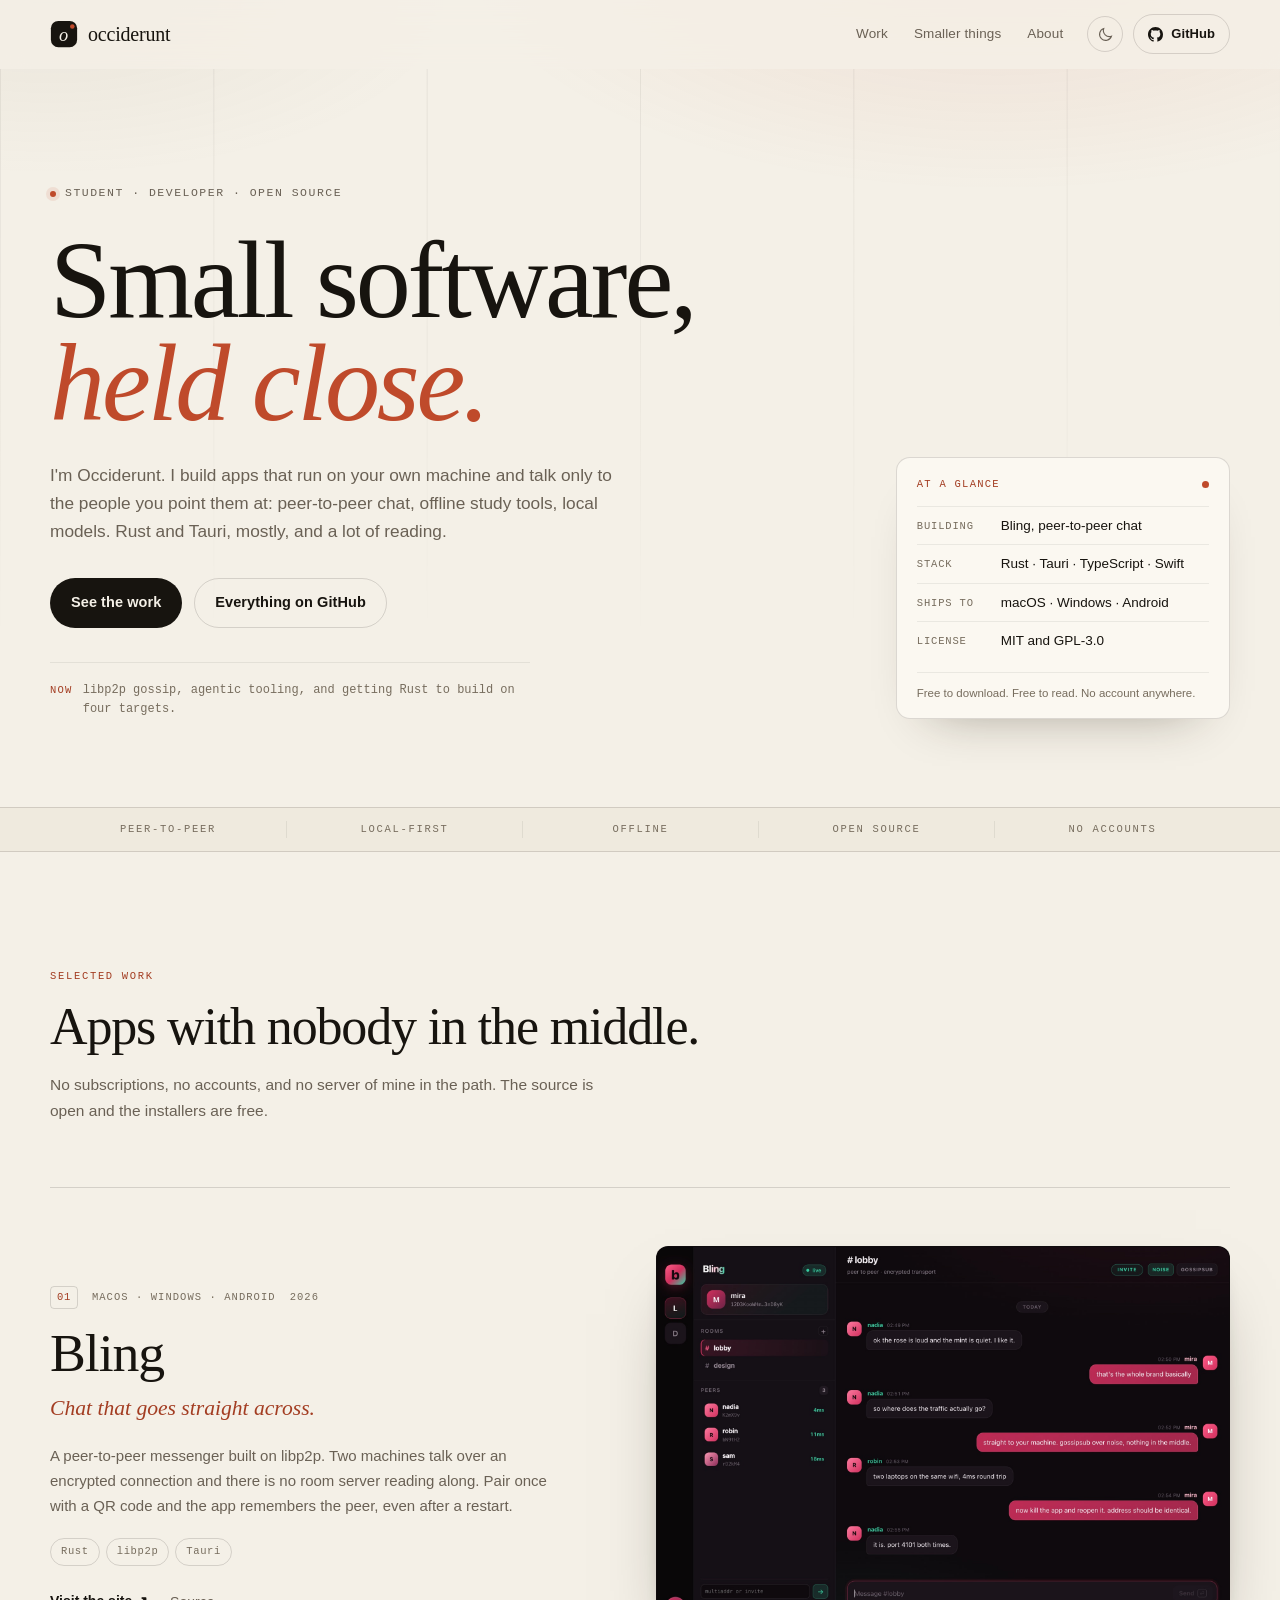
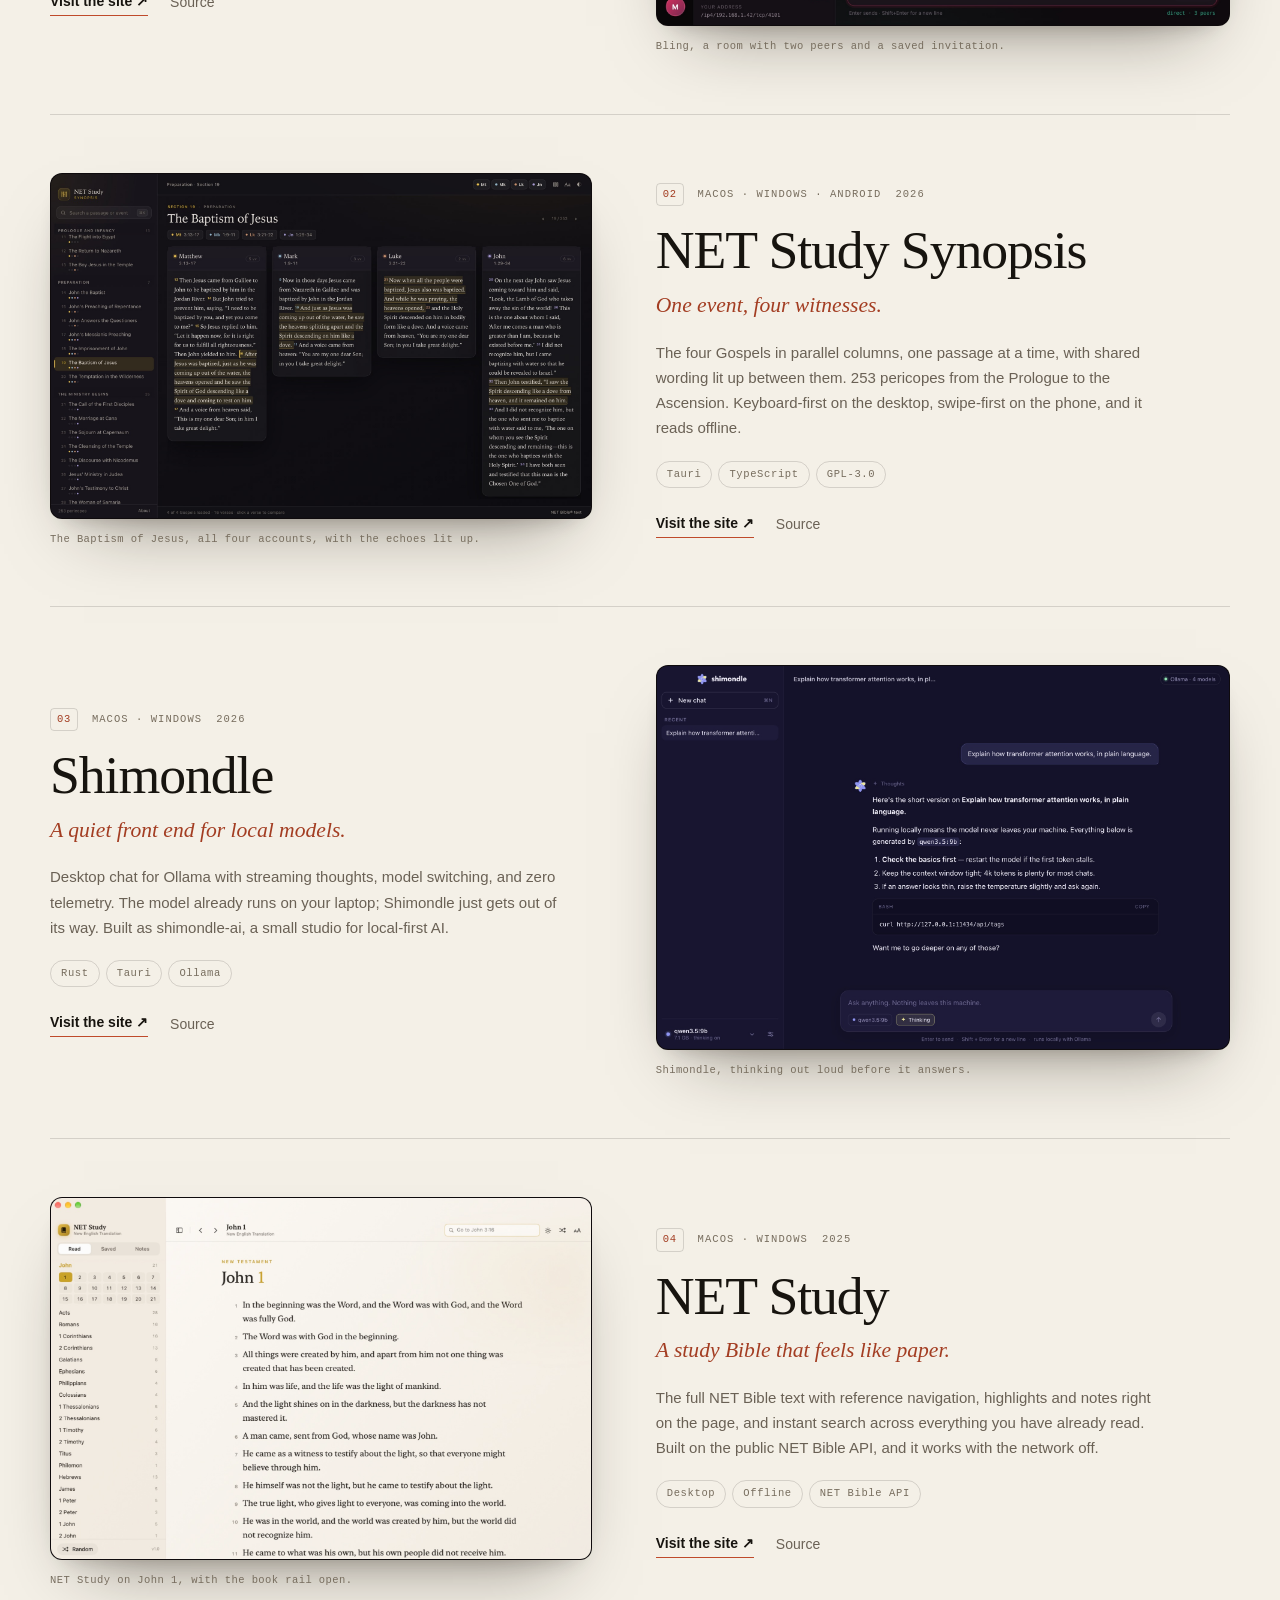
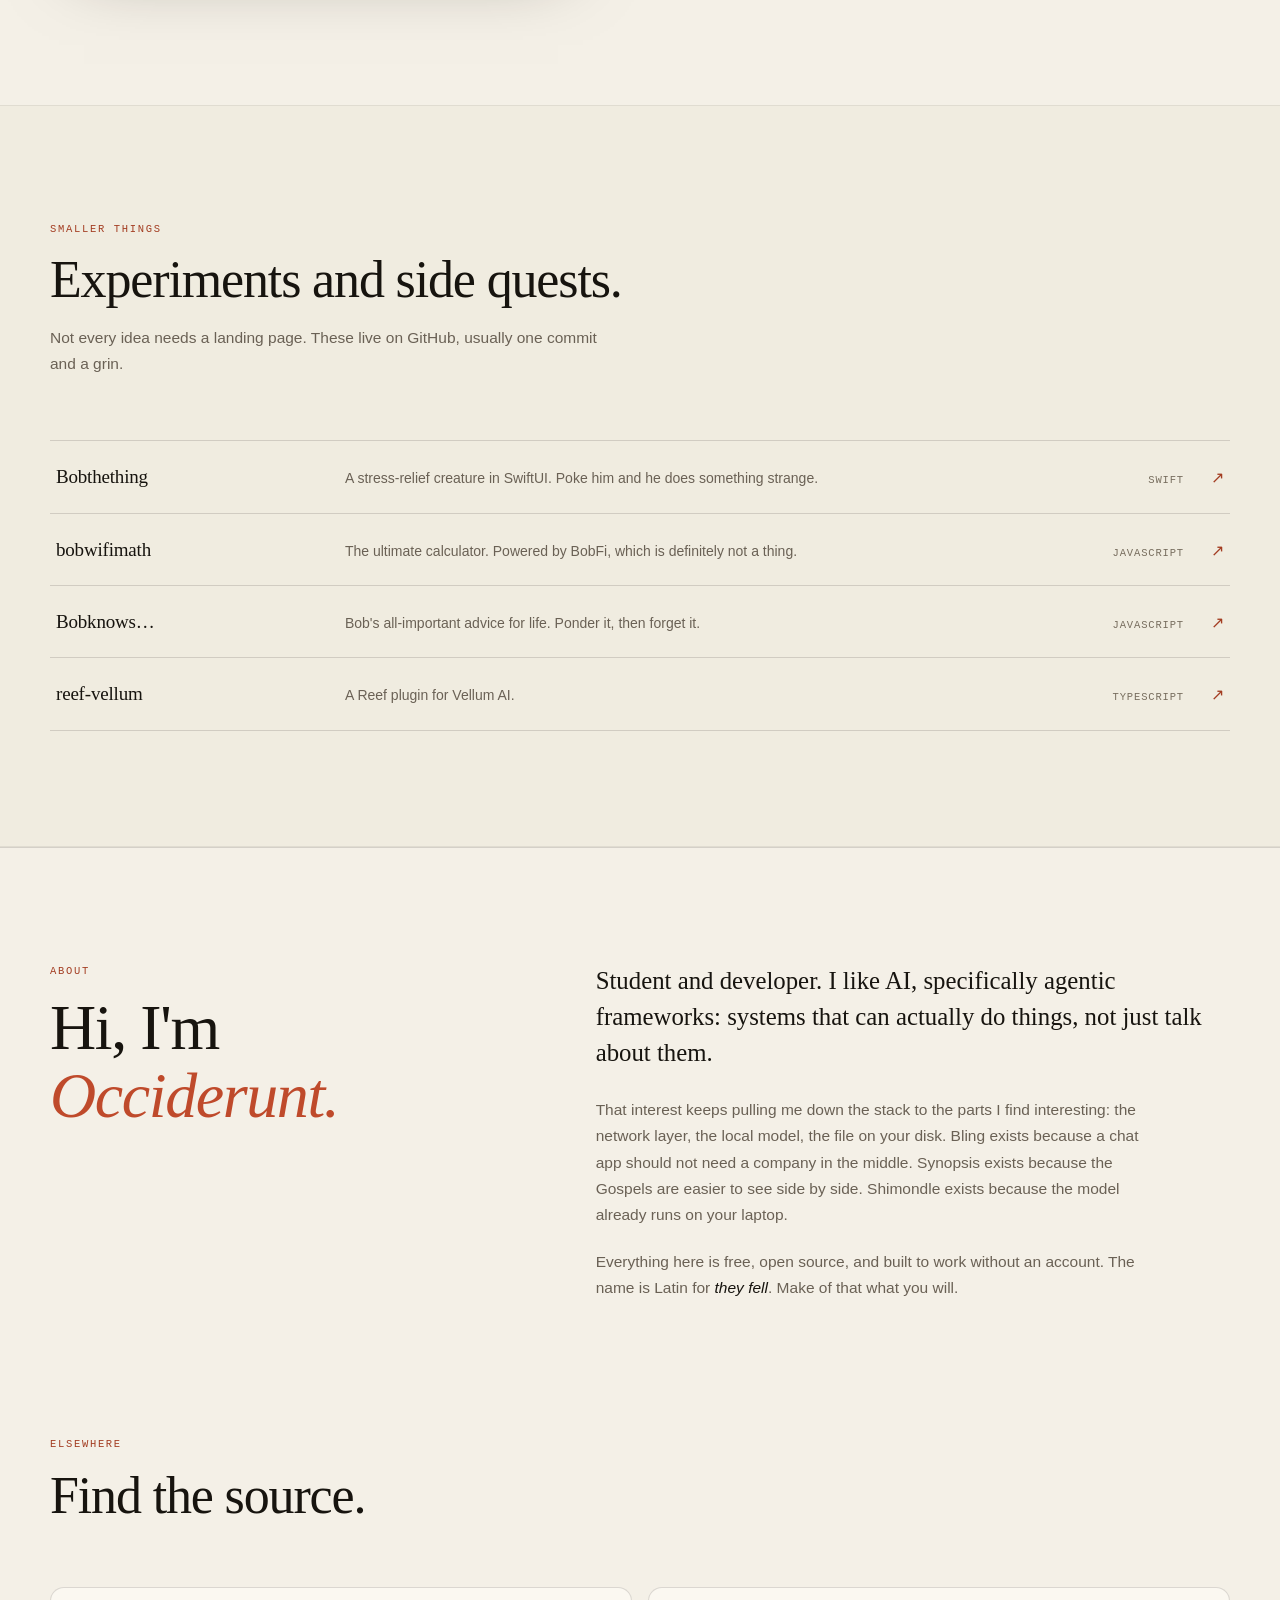
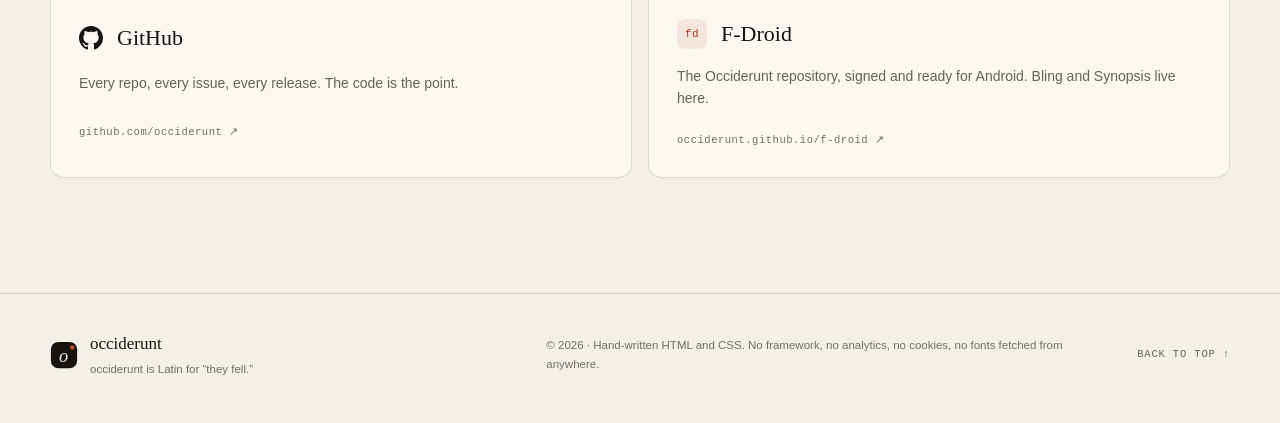
==== index.html @ b6255a5f "occiderunt.github.io: paper-and-ink personal site" ====
<!doctype html>
<html lang="en">
<head>
<meta charset="utf-8">
<meta name="viewport" content="width=device-width, initial-scale=1">
<title>occiderunt — small software, held close</title>
<meta name="description" content="Occiderunt is a student and developer building local-first, peer-to-peer software: Bling, NET Study Synopsis, Shimondle, and NET Study.">
<meta name="theme-color" content="#f4f0e7">
<link rel="icon" href="assets/favicon.svg" type="image/svg+xml">
<link rel="icon" href="assets/favicon-32.png" sizes="32x32" type="image/png">
<link rel="apple-touch-icon" href="assets/apple-touch-icon.png">
<meta property="og:type" content="website">
<meta property="og:site_name" content="occiderunt">
<meta property="og:title" content="occiderunt — small software, held close">
<meta property="og:description" content="Peer-to-peer chat, offline study tools, local models. Free, open source, no accounts.">
<meta property="og:image" content="https://occiderunt.github.io/assets/og.png">
<meta property="og:url" content="https://occiderunt.github.io/">
<meta name="twitter:card" content="summary_large_image">
<link rel="stylesheet" href="styles.css">
<script>
  /* set the theme before paint so there is no flash */
  (function () {
    document.documentElement.classList.add("js");
    try {
      var saved = localStorage.getItem("occiderunt-theme");
      if (saved === "night") document.documentElement.dataset.theme = "night";
      else if (!saved && window.matchMedia && window.matchMedia("(prefers-color-scheme: dark)").matches) {
        document.documentElement.dataset.theme = "night";
      }
    } catch (e) {}
  })();
</script>
<script type="application/ld+json">
{
  "@context": "https://schema.org",
  "@type": "Person",
  "name": "Occiderunt",
  "url": "https://occiderunt.github.io/",
  "description": "Student and developer building local-first, peer-to-peer software.",
  "sameAs": ["https://github.com/occiderunt"]
}
</script>
</head>
<body>

<a class="skip" href="#main">Skip to content</a>

<header class="site-head" id="site-head">
  <div class="wrap bar">
    <a class="brand" href="#top" aria-label="Occiderunt, home">
      <svg class="mark" viewBox="0 0 32 32" aria-hidden="true">
        <rect x="1" y="1" width="30" height="30" rx="8.5" fill="currentColor"/>
        <text x="15.5" y="23.5" text-anchor="middle" font-family="Iowan Old Style, Palatino, Georgia, serif" font-size="21" font-style="italic" fill="var(--paper)">o</text>
        <circle cx="25.5" cy="7.5" r="2.6" fill="var(--accent)"/>
      </svg>
      <span class="brand-word">occiderunt</span>
    </a>

    <nav class="nav" aria-label="Main">
      <a href="#work">Work</a>
      <a href="#smaller">Smaller things</a>
      <a href="#about">About</a>
    </nav>

    <div class="actions">
      <button class="icon-btn" id="theme-toggle" type="button" aria-label="Switch to night theme" title="Switch theme">
        <svg class="i-sun" viewBox="0 0 24 24" aria-hidden="true"><circle cx="12" cy="12" r="4.1"/><path d="M12 2.4v2.3M12 19.3v2.3M2.4 12h2.3M19.3 12h2.3M5.3 5.3l1.6 1.6M17.1 17.1l1.6 1.6M18.7 5.3l-1.6 1.6M6.9 17.1l-1.6 1.6"/></svg>
        <svg class="i-moon" viewBox="0 0 24 24" aria-hidden="true"><path d="M20.4 14.5A8.6 8.6 0 0 1 9.5 3.6a8.6 8.6 0 1 0 10.9 10.9Z"/></svg>
      </button>
      <a class="btn btn-small btn-ghost" href="https://github.com/occiderunt" target="_blank" rel="noopener">
        <svg class="gh" viewBox="0 0 16 16" aria-hidden="true"><path d="M8 0C3.58 0 0 3.58 0 8c0 3.54 2.29 6.53 5.47 7.59.4.07.55-.17.55-.38 0-.19-.01-.82-.01-1.49-2.01.37-2.53-.49-2.69-.94-.09-.23-.48-.94-.82-1.13-.28-.15-.68-.52-.01-.53.63-.01 1.08.58 1.23.82.72 1.21 1.87.87 2.33.66.07-.52.28-.87.51-1.07-1.78-.2-3.64-.89-3.64-3.95 0-.87.31-1.59.82-2.15-.08-.2-.36-1.02.08-2.12 0 0 .67-.21 2.2.82.64-.18 1.32-.27 2-.27s1.36.09 2 .27c1.53-1.04 2.2-.82 2.2-.82.44 1.1.16 1.92.08 2.12.51.56.82 1.27.82 2.15 0 3.07-1.87 3.75-3.65 3.95.29.25.54.73.54 1.48 0 1.07-.01 1.93-.01 2.2 0 .21.15.46.55.38A8.01 8.01 0 0 0 16 8c0-4.42-3.58-8-8-8Z"/></svg>
        GitHub
      </a>
    </div>
  </div>
</header>

<main id="main">

  <section class="hero" id="top">
    <div class="hero-grid-lines" aria-hidden="true"></div>
    <div class="wrap hero-grid">
      <div class="hero-copy">
        <p class="kicker"><span class="dot" aria-hidden="true"></span>Student · developer · open source</p>
        <h1>Small software,<br><em>held close.</em></h1>
        <p class="lede">I'm Occiderunt. I build apps that run on your own machine and talk only to the people you point them at: peer-to-peer chat, offline study tools, local models. Rust and Tauri, mostly, and a lot of reading.</p>
        <div class="cta">
          <a class="btn btn-primary" href="#work">See the work</a>
          <a class="btn btn-ghost" href="https://github.com/occiderunt" target="_blank" rel="noopener">Everything on GitHub</a>
        </div>
        <p class="hero-note"><span class="k">now</span> libp2p gossip, agentic tooling, and getting Rust to build on four targets.</p>
      </div>

      <aside class="facts" aria-label="At a glance">
        <div class="facts-head"><span class="k">at a glance</span><span class="lamp" aria-hidden="true"></span></div>
        <dl>
          <div class="fact"><dt>building</dt><dd>Bling, peer-to-peer chat</dd></div>
          <div class="fact"><dt>stack</dt><dd>Rust · Tauri · TypeScript · Swift</dd></div>
          <div class="fact"><dt>ships to</dt><dd>macOS · Windows · Android</dd></div>
          <div class="fact"><dt>license</dt><dd>MIT and GPL-3.0</dd></div>
        </dl>
        <p class="facts-foot">Free to download. Free to read. No account anywhere.</p>
      </aside>
    </div>
  </section>

  <div class="band" aria-label="Principles">
    <div class="wrap band-grid">
      <span>peer-to-peer</span>
      <span>local-first</span>
      <span>offline</span>
      <span>open source</span>
      <span>no accounts</span>
    </div>
  </div>

  <section class="section" id="work">
    <div class="wrap">
      <div class="section-head">
        <p class="eyebrow">selected work</p>
        <h2>Apps with nobody in the middle.</h2>
        <p class="sub">No subscriptions, no accounts, and no server of mine in the path. The source is open and the installers are free.</p>
      </div>

      <article class="project" data-rise>
        <div class="p-body">
          <p class="p-meta"><span class="p-num">01</span><span>macOS · Windows · Android</span><span>2026</span></p>
          <h3>Bling</h3>
          <p class="tag">Chat that goes straight across.</p>
          <p class="p-desc">A peer-to-peer messenger built on libp2p. Two machines talk over an encrypted connection and there is no room server reading along. Pair once with a QR code and the app remembers the peer, even after a restart.</p>
          <p class="tags"><span>Rust</span><span>libp2p</span><span>Tauri</span></p>
          <p class="links">
            <a class="link-arrow" href="https://occiderunt.github.io/bling/">Visit the site <span aria-hidden="true">↗</span></a>
            <a class="link-quiet" href="https://github.com/occiderunt/bling">Source</a>
          </p>
        </div>
        <figure class="p-shot">
          <img src="assets/app-bling.jpg" alt="The Bling window: a room called lobby with two connected peers and a short conversation." width="1800" height="1190" loading="lazy">
          <figcaption>Bling, a room with two peers and a saved invitation.</figcaption>
        </figure>
      </article>

      <article class="project" data-rise>
        <div class="p-body">
          <p class="p-meta"><span class="p-num">02</span><span>macOS · Windows · Android</span><span>2026</span></p>
          <h3>NET Study Synopsis</h3>
          <p class="tag">One event, four witnesses.</p>
          <p class="p-desc">The four Gospels in parallel columns, one passage at a time, with shared wording lit up between them. 253 pericopes from the Prologue to the Ascension. Keyboard-first on the desktop, swipe-first on the phone, and it reads offline.</p>
          <p class="tags"><span>Tauri</span><span>TypeScript</span><span>GPL-3.0</span></p>
          <p class="links">
            <a class="link-arrow" href="https://net-study.github.io/netstudy-synopsis/">Visit the site <span aria-hidden="true">↗</span></a>
            <a class="link-quiet" href="https://github.com/NET-Study/netstudy-synopsis">Source</a>
          </p>
        </div>
        <figure class="p-shot">
          <img src="assets/app-synopsis.jpg" alt="NET Study Synopsis showing the Baptism of Jesus in four parallel columns with shared wording highlighted." width="1800" height="1148" loading="lazy">
          <figcaption>The Baptism of Jesus, all four accounts, with the echoes lit up.</figcaption>
        </figure>
      </article>

      <article class="project" data-rise>
        <div class="p-body">
          <p class="p-meta"><span class="p-num">03</span><span>macOS · Windows</span><span>2026</span></p>
          <h3>Shimondle</h3>
          <p class="tag">A quiet front end for local models.</p>
          <p class="p-desc">Desktop chat for Ollama with streaming thoughts, model switching, and zero telemetry. The model already runs on your laptop; Shimondle just gets out of its way. Built as shimondle-ai, a small studio for local-first AI.</p>
          <p class="tags"><span>Rust</span><span>Tauri</span><span>Ollama</span></p>
          <p class="links">
            <a class="link-arrow" href="https://shimondle-ai.github.io/">Visit the site <span aria-hidden="true">↗</span></a>
            <a class="link-quiet" href="https://github.com/shimondle-ai/shimondle">Source</a>
          </p>
        </div>
        <figure class="p-shot">
          <img src="assets/app-shimondle.jpg" alt="Shimondle mid-answer, with the thinking stream open above the reply." width="1800" height="1205" loading="lazy">
          <figcaption>Shimondle, thinking out loud before it answers.</figcaption>
        </figure>
      </article>

      <article class="project" data-rise>
        <div class="p-body">
          <p class="p-meta"><span class="p-num">04</span><span>macOS · Windows</span><span>2025</span></p>
          <h3>NET Study</h3>
          <p class="tag">A study Bible that feels like paper.</p>
          <p class="p-desc">The full NET Bible text with reference navigation, highlights and notes right on the page, and instant search across everything you have already read. Built on the public NET Bible API, and it works with the network off.</p>
          <p class="tags"><span>Desktop</span><span>Offline</span><span>NET Bible API</span></p>
          <p class="links">
            <a class="link-arrow" href="https://net-study.github.io/">Visit the site <span aria-hidden="true">↗</span></a>
            <a class="link-quiet" href="https://github.com/NET-Study/netstudy-mac">Source</a>
          </p>
        </div>
        <figure class="p-shot">
          <img src="assets/app-netstudy.jpg" alt="NET Study open to John 1, with the book rail on the left and the parchment reading column." width="1800" height="1205" loading="lazy">
          <figcaption>NET Study on John 1, with the book rail open.</figcaption>
        </figure>
      </article>
    </div>
  </section>

  <section class="section alt" id="smaller">
    <div class="wrap">
      <div class="section-head">
        <p class="eyebrow">smaller things</p>
        <h2>Experiments and side quests.</h2>
        <p class="sub">Not every idea needs a landing page. These live on GitHub, usually one commit and a grin.</p>
      </div>

      <ul class="things">
        <li>
          <a href="https://github.com/occiderunt/Bobthething" target="_blank" rel="noopener">
            <span class="t-name">Bobthething</span>
            <span class="t-desc">A stress-relief creature in SwiftUI. Poke him and he does something strange.</span>
            <span class="t-lang">Swift</span>
            <span class="t-arrow" aria-hidden="true">↗</span>
          </a>
        </li>
        <li>
          <a href="https://github.com/occiderunt/bobwifimath" target="_blank" rel="noopener">
            <span class="t-name">bobwifimath</span>
            <span class="t-desc">The ultimate calculator. Powered by BobFi, which is definitely not a thing.</span>
            <span class="t-lang">JavaScript</span>
            <span class="t-arrow" aria-hidden="true">↗</span>
          </a>
        </li>
        <li>
          <a href="https://github.com/occiderunt/Bobknows..." target="_blank" rel="noopener">
            <span class="t-name">Bobknows…</span>
            <span class="t-desc">Bob's all-important advice for life. Ponder it, then forget it.</span>
            <span class="t-lang">JavaScript</span>
            <span class="t-arrow" aria-hidden="true">↗</span>
          </a>
        </li>
        <li>
          <a href="https://github.com/occiderunt/reef-vellum" target="_blank" rel="noopener">
            <span class="t-name">reef-vellum</span>
            <span class="t-desc">A Reef plugin for Vellum AI.</span>
            <span class="t-lang">TypeScript</span>
            <span class="t-arrow" aria-hidden="true">↗</span>
          </a>
        </li>
      </ul>
    </div>
  </section>

  <section class="section about" id="about">
    <div class="wrap about-grid">
      <div class="about-head">
        <p class="eyebrow">about</p>
        <h2>Hi, I'm<br><em>Occiderunt.</em></h2>
      </div>
      <div class="about-body">
        <p class="big">Student and developer. I like AI, specifically agentic frameworks: systems that can actually do things, not just talk about them.</p>
        <p>That interest keeps pulling me down the stack to the parts I find interesting: the network layer, the local model, the file on your disk. Bling exists because a chat app should not need a company in the middle. Synopsis exists because the Gospels are easier to see side by side. Shimondle exists because the model already runs on your laptop.</p>
        <p>Everything here is free, open source, and built to work without an account. The name is Latin for <em>they fell</em>. Make of that what you will.</p>
      </div>
    </div>
  </section>

  <section class="section elsewhere" id="elsewhere">
    <div class="wrap">
      <div class="section-head">
        <p class="eyebrow">elsewhere</p>
        <h2>Find the source.</h2>
      </div>
      <div class="links-grid">
        <a class="big-link" href="https://github.com/occiderunt" target="_blank" rel="noopener">
          <svg class="gh big-gh" viewBox="0 0 16 16" aria-hidden="true"><path d="M8 0C3.58 0 0 3.58 0 8c0 3.54 2.29 6.53 5.47 7.59.4.07.55-.17.55-.38 0-.19-.01-.82-.01-1.49-2.01.37-2.53-.49-2.69-.94-.09-.23-.48-.94-.82-1.13-.28-.15-.68-.52-.01-.53.63-.01 1.08.58 1.23.82.72 1.21 1.87.87 2.33.66.07-.52.28-.87.51-1.07-1.78-.2-3.64-.89-3.64-3.95 0-.87.31-1.59.82-2.15-.08-.2-.36-1.02.08-2.12 0 0 .67-.21 2.2.82.64-.18 1.32-.27 2-.27s1.36.09 2 .27c1.53-1.04 2.2-.82 2.2-.82.44 1.1.16 1.92.08 2.12.51.56.82 1.27.82 2.15 0 3.07-1.87 3.75-3.65 3.95.29.25.54.73.54 1.48 0 1.07-.01 1.93-.01 2.2 0 .21.15.46.55.38A8.01 8.01 0 0 0 16 8c0-4.42-3.58-8-8-8Z"/></svg>
          <span class="bl-name">GitHub</span>
          <span class="bl-desc">Every repo, every issue, every release. The code is the point.</span>
          <span class="bl-go" aria-hidden="true">github.com/occiderunt ↗</span>
        </a>
        <a class="big-link" href="https://occiderunt.github.io/f-droid/" target="_blank" rel="noopener">
          <span class="bl-mark" aria-hidden="true">fd</span>
          <span class="bl-name">F-Droid</span>
          <span class="bl-desc">The Occiderunt repository, signed and ready for Android. Bling and Synopsis live here.</span>
          <span class="bl-go" aria-hidden="true">occiderunt.github.io/f-droid ↗</span>
        </a>
      </div>
    </div>
  </section>

</main>

<footer class="site-foot">
  <div class="wrap foot-grid">
    <div class="foot-brand">
      <svg class="mark" viewBox="0 0 32 32" aria-hidden="true">
        <rect x="1" y="1" width="30" height="30" rx="8.5" fill="currentColor"/>
        <text x="15.5" y="23.5" text-anchor="middle" font-family="Iowan Old Style, Palatino, Georgia, serif" font-size="21" font-style="italic" fill="var(--paper)">o</text>
        <circle cx="25.5" cy="7.5" r="2.6" fill="var(--accent)"/>
      </svg>
      <div>
        <p class="fb-name">occiderunt</p>
        <p class="fb-note">occiderunt is Latin for “they fell.”</p>
      </div>
    </div>
    <p class="foot-fine">© <span id="year">2026</span> · Hand-written HTML and CSS. No framework, no analytics, no cookies, no fonts fetched from anywhere.</p>
    <a class="to-top" href="#top">Back to top <span aria-hidden="true">↑</span></a>
  </div>
</footer>

<script src="script.js"></script>
</body>
</html>
---- styles.css ----
/* ------------------------------------------------------------------
   occiderunt.github.io
   Paper and ink, one vermilion accent. No web fonts, no framework.
   ------------------------------------------------------------------ */

:root {
  --paper: #f4f0e7;
  --paper-2: #ece6d8;
  --card: #fbf8f1;
  --ink: #17140f;
  --muted: #6a6155;
  --faint: #776d5e;
  --line: rgba(23, 20, 15, 0.14);
  --line-soft: rgba(23, 20, 15, 0.07);
  --accent: #bf4a2b;
  --accent-ink: #a33d22;
  --accent-soft: rgba(191, 74, 43, 0.1);
  --nav-bg: rgba(244, 240, 231, 0.82);
  --shot-shadow: 0 34px 70px -34px rgba(30, 22, 12, 0.5), 0 10px 24px -16px rgba(30, 22, 12, 0.35);
  --serif: "Iowan Old Style", "Palatino Linotype", Palatino, "Book Antiqua", Georgia, serif;
  --sans: -apple-system, BlinkMacSystemFont, "Segoe UI", Inter, Roboto, Helvetica, Arial, sans-serif;
  --mono: ui-monospace, "SF Mono", SFMono-Regular, Menlo, Consolas, monospace;
  --wrap: 1180px;
  --pad: clamp(20px, 4vw, 40px);
  color-scheme: light;
}

html[data-theme="night"] {
  --paper: #111110;
  --paper-2: #181715;
  --card: #1a1816;
  --ink: #f2ede2;
  --muted: #a79d8d;
  --faint: #958a7b;
  --line: rgba(242, 237, 226, 0.15);
  --line-soft: rgba(242, 237, 226, 0.07);
  --accent: #e8764f;
  --accent-ink: #f0936f;
  --accent-soft: rgba(232, 118, 79, 0.13);
  --nav-bg: rgba(17, 17, 16, 0.82);
  --shot-shadow: 0 34px 80px -34px rgba(0, 0, 0, 0.9), 0 10px 26px -16px rgba(0, 0, 0, 0.7);
  color-scheme: dark;
}

* { box-sizing: border-box; }

html { scroll-behavior: smooth; -webkit-text-size-adjust: 100%; }

body {
  margin: 0;
  background: var(--paper);
  color: var(--ink);
  font: 16px/1.65 var(--sans);
  font-feature-settings: "kern" 1;
  -webkit-font-smoothing: antialiased;
  overflow-x: hidden;
}

/* a very quiet wash of warm light behind the top of the page */
body::before {
  content: "";
  position: fixed;
  inset: 0 0 auto 0;
  height: 70vh;
  pointer-events: none;
  z-index: 0;
  background:
    radial-gradient(60% 55% at 78% -8%, var(--accent-soft), transparent 70%),
    radial-gradient(45% 40% at 4% 0%, rgba(120, 104, 76, 0.07), transparent 70%);
  -webkit-mask-image: linear-gradient(180deg, #000 55%, transparent 100%);
  mask-image: linear-gradient(180deg, #000 55%, transparent 100%);
}

body > * { position: relative; z-index: 1; }

img { max-width: 100%; }

a { color: inherit; }

::selection { background: var(--accent); color: var(--paper); }

:focus-visible { outline: 2px solid var(--accent); outline-offset: 3px; border-radius: 3px; }

.skip {
  position: absolute;
  left: 16px;
  top: -60px;
  z-index: 50;
  padding: 10px 16px;
  background: var(--ink);
  color: var(--paper);
  border-radius: 999px;
  font-size: 14px;
  text-decoration: none;
  transition: top 0.2s ease;
}
.skip:focus { top: 12px; }

.wrap {
  width: 100%;
  max-width: calc(var(--wrap) + var(--pad) * 2);
  margin: 0 auto;
  padding-inline: var(--pad);
}

/* ---------- header ---------- */

.site-head {
  position: sticky;
  top: 0;
  z-index: 20;
  background: var(--nav-bg);
  -webkit-backdrop-filter: blur(14px) saturate(1.2);
  backdrop-filter: blur(14px) saturate(1.2);
  border-bottom: 1px solid transparent;
  transition: border-color 0.25s ease, box-shadow 0.25s ease;
}
.site-head.scrolled {
  border-bottom-color: var(--line);
  box-shadow: 0 6px 30px -22px rgba(0, 0, 0, 0.5);
}

.bar {
  display: flex;
  align-items: center;
  justify-content: space-between;
  gap: 24px;
  height: 68px;
}

.brand {
  display: inline-flex;
  align-items: center;
  gap: 10px;
  text-decoration: none;
  color: var(--ink);
  flex: 0 0 auto;
}
.mark { width: 28px; height: 28px; display: block; }
.brand-word {
  font-family: var(--serif);
  font-size: 20px;
  letter-spacing: -0.01em;
  font-weight: 500;
}

.nav {
  display: flex;
  gap: 26px;
  margin-left: auto;
}
.nav a {
  font-size: 13.5px;
  color: var(--muted);
  text-decoration: none;
  letter-spacing: 0.01em;
  transition: color 0.18s ease;
}
.nav a:hover { color: var(--ink); }

.actions { display: flex; align-items: center; gap: 10px; flex: 0 0 auto; }

.icon-btn {
  width: 36px;
  height: 36px;
  display: grid;
  place-items: center;
  padding: 0;
  border: 1px solid var(--line);
  border-radius: 999px;
  background: transparent;
  color: var(--muted);
  cursor: pointer;
  transition: color 0.18s ease, border-color 0.18s ease, background 0.18s ease;
}
.icon-btn:hover { color: var(--ink); border-color: var(--ink); }
.icon-btn svg { width: 17px; height: 17px; fill: none; stroke: currentColor; stroke-width: 1.6; stroke-linecap: round; }
.icon-btn .i-sun { display: none; }
html[data-theme="night"] .icon-btn .i-sun { display: block; }
html[data-theme="night"] .icon-btn .i-moon { display: none; }

.btn {
  display: inline-flex;
  align-items: center;
  justify-content: center;
  gap: 8px;
  padding: 12px 20px;
  border-radius: 999px;
  font-size: 14.5px;
  font-weight: 600;
  letter-spacing: 0.005em;
  text-decoration: none;
  border: 1px solid transparent;
  transition: transform 0.18s ease, background 0.18s ease, color 0.18s ease, border-color 0.18s ease;
}
.btn:hover { transform: translateY(-1px); }
.btn-primary { background: var(--ink); color: var(--paper); }
.btn-primary:hover { background: var(--accent); color: #fff; }
.btn-ghost { border-color: var(--line); color: var(--ink); background: transparent; }
.btn-ghost:hover { border-color: var(--ink); background: var(--card); }
.btn-small { padding: 8px 14px; font-size: 13px; }
.btn .gh { width: 15px; height: 15px; fill: currentColor; }

/* ---------- hero ---------- */

.hero {
  position: relative;
  padding: clamp(56px, 9vw, 116px) 0 clamp(48px, 7vw, 88px);
  overflow: hidden;
}

.hero-grid-lines {
  position: absolute;
  inset: 0;
  background-image: linear-gradient(90deg, var(--line-soft) 1px, transparent 1px);
  background-size: calc(100% / 6) 100%;
  -webkit-mask-image: linear-gradient(180deg, rgba(0,0,0,0.9), transparent 78%);
  mask-image: linear-gradient(180deg, rgba(0,0,0,0.9), transparent 78%);
  pointer-events: none;
}

.hero-grid {
  position: relative;
  display: grid;
  grid-template-columns: minmax(0, 1.45fr) minmax(260px, 0.62fr);
  gap: clamp(32px, 5vw, 72px);
  align-items: end;
}

.kicker {
  display: flex;
  align-items: center;
  gap: 9px;
  margin: 0 0 26px;
  font-family: var(--mono);
  font-size: 11.5px;
  letter-spacing: 0.13em;
  text-transform: uppercase;
  color: var(--muted);
}
.dot {
  width: 6px;
  height: 6px;
  border-radius: 50%;
  background: var(--accent);
  box-shadow: 0 0 0 4px var(--accent-soft);
  flex: 0 0 auto;
}

h1 {
  margin: 0;
  font-family: var(--serif);
  font-weight: 500;
  font-size: clamp(3.1rem, 8.6vw, 7rem);
  line-height: 0.93;
  letter-spacing: -0.028em;
}
h1 em {
  font-style: italic;
  color: var(--accent);
}

.lede {
  max-width: 34em;
  margin: 28px 0 0;
  font-size: clamp(16px, 1.35vw, 18.5px);
  line-height: 1.62;
  color: var(--muted);
}

.cta { display: flex; flex-wrap: wrap; gap: 12px; margin-top: 32px; }

.hero-note {
  display: flex;
  align-items: baseline;
  gap: 10px;
  margin: 34px 0 0;
  padding-top: 18px;
  border-top: 1px solid var(--line-soft);
  font-family: var(--mono);
  font-size: 12px;
  line-height: 1.6;
  color: var(--faint);
  max-width: 40em;
}
.k {
  font-family: var(--mono);
  font-size: 10.5px;
  letter-spacing: 0.12em;
  text-transform: uppercase;
  color: var(--accent-ink);
  flex: 0 0 auto;
}

/* the at-a-glance card */
.facts {
  background: var(--card);
  border: 1px solid var(--line);
  border-radius: 14px;
  padding: 18px 20px 16px;
  box-shadow: 0 26px 50px -36px rgba(40, 30, 16, 0.45);
}
.facts-head {
  display: flex;
  align-items: center;
  justify-content: space-between;
  padding-bottom: 12px;
  border-bottom: 1px solid var(--line-soft);
}
.lamp {
  width: 7px;
  height: 7px;
  border-radius: 50%;
  background: var(--accent);
}
.facts dl { margin: 0; }
.fact {
  display: grid;
  grid-template-columns: 74px minmax(0, 1fr);
  gap: 10px;
  padding: 9px 0;
  border-bottom: 1px solid var(--line-soft);
}
.fact:last-child { border-bottom: 0; }
.fact dt {
  font-family: var(--mono);
  font-size: 10.5px;
  letter-spacing: 0.08em;
  text-transform: uppercase;
  color: var(--faint);
  padding-top: 2px;
}
.fact dd {
  margin: 0;
  font-size: 13.5px;
  line-height: 1.45;
}
.facts-foot {
  margin: 12px 0 0;
  padding-top: 12px;
  border-top: 1px solid var(--line-soft);
  font-size: 11.5px;
  line-height: 1.5;
  color: var(--faint);
}

/* ---------- band ---------- */

.band {
  border-top: 1px solid var(--line);
  border-bottom: 1px solid var(--line);
  background: color-mix(in srgb, var(--paper-2) 55%, transparent);
}
.band-grid {
  display: grid;
  grid-template-columns: repeat(5, 1fr);
  padding-block: 13px;
}
.band-grid span {
  font-family: var(--mono);
  font-size: 10.5px;
  letter-spacing: 0.16em;
  text-transform: uppercase;
  color: var(--faint);
  text-align: center;
}
.band-grid span + span { border-left: 1px solid var(--line-soft); }

/* ---------- sections ---------- */

.section { padding: clamp(64px, 9vw, 118px) 0; }
.section.alt {
  background: color-mix(in srgb, var(--paper-2) 45%, transparent);
  border-top: 1px solid var(--line-soft);
  border-bottom: 1px solid var(--line-soft);
}

.section-head { max-width: 44rem; margin-bottom: clamp(36px, 5vw, 64px); }
.eyebrow {
  margin: 0 0 14px;
  font-family: var(--mono);
  font-size: 10.5px;
  letter-spacing: 0.16em;
  text-transform: uppercase;
  color: var(--accent-ink);
}
h2 {
  margin: 0;
  font-family: var(--serif);
  font-weight: 500;
  font-size: clamp(2rem, 4.2vw, 3.25rem);
  line-height: 1.06;
  letter-spacing: -0.022em;
}
.sub {
  margin: 18px 0 0;
  color: var(--muted);
  font-size: 15.5px;
  max-width: 36em;
}

/* ---------- projects ---------- */

.project {
  display: grid;
  grid-template-columns: minmax(0, 1fr) minmax(0, 1.06fr);
  gap: clamp(28px, 5vw, 72px);
  align-items: center;
  padding: clamp(34px, 5vw, 58px) 0;
  border-top: 1px solid var(--line);
}
.project:last-child { padding-bottom: 0; }
.project:nth-of-type(even) .p-shot { order: -1; }

.p-meta {
  display: flex;
  flex-wrap: wrap;
  align-items: center;
  gap: 14px;
  margin: 0 0 18px;
  font-family: var(--mono);
  font-size: 10.5px;
  letter-spacing: 0.1em;
  text-transform: uppercase;
  color: var(--faint);
}
.p-num {
  color: var(--accent-ink);
  border: 1px solid var(--line);
  border-radius: 4px;
  padding: 2px 6px;
  letter-spacing: 0.06em;
}
.p-body h3 {
  margin: 0;
  font-family: var(--serif);
  font-weight: 500;
  font-size: clamp(2.2rem, 4.2vw, 3.4rem);
  line-height: 1;
  letter-spacing: -0.02em;
}
.tag {
  margin: 10px 0 0;
  font-family: var(--serif);
  font-style: italic;
  font-size: clamp(1.1rem, 1.8vw, 1.35rem);
  color: var(--accent-ink);
}
.p-desc {
  margin: 16px 0 0;
  color: var(--muted);
  font-size: 15px;
  line-height: 1.68;
  max-width: 34em;
}
.tags { display: flex; flex-wrap: wrap; gap: 6px; margin: 20px 0 0; }
.tags span {
  font-family: var(--mono);
  font-size: 10.5px;
  letter-spacing: 0.06em;
  color: var(--faint);
  border: 1px solid var(--line);
  border-radius: 999px;
  padding: 4px 10px;
}
.links {
  display: flex;
  align-items: center;
  gap: 22px;
  margin: 24px 0 0;
  font-size: 14px;
}
.link-arrow {
  color: var(--ink);
  font-weight: 600;
  text-decoration: none;
  border-bottom: 1px solid var(--accent);
  padding-bottom: 2px;
}
.link-arrow:hover { color: var(--accent-ink); }
.link-quiet { color: var(--muted); text-decoration: none; }
.link-quiet:hover { color: var(--ink); text-decoration: underline; text-underline-offset: 3px; }

.p-shot { margin: 0; }
.p-shot img {
  display: block;
  width: 100%;
  height: auto;
  border-radius: 12px;
  border: 1px solid var(--line);
  background: #0e0a0d;
  box-shadow: var(--shot-shadow);
  transition: transform 0.35s cubic-bezier(0.2, 0.7, 0.2, 1);
}
.project:hover .p-shot img { transform: translateY(-3px); }
.p-shot figcaption {
  margin-top: 12px;
  font-family: var(--mono);
  font-size: 10.5px;
  letter-spacing: 0.04em;
  color: var(--faint);
}

/* ---------- smaller things ---------- */

.things { list-style: none; margin: 0; padding: 0; border-top: 1px solid var(--line); }
.things li { border-bottom: 1px solid var(--line); }
.things a {
  display: grid;
  grid-template-columns: minmax(150px, 0.55fr) minmax(0, 1.45fr) 110px 20px;
  gap: 20px;
  align-items: baseline;
  padding: 20px 6px;
  text-decoration: none;
  transition: background 0.18s ease, padding 0.18s ease;
}
.things a:hover { background: var(--accent-soft); padding-inline: 14px; }
.t-name { font-family: var(--serif); font-size: 19px; letter-spacing: -0.01em; }
.t-desc { color: var(--muted); font-size: 14px; line-height: 1.5; }
.t-lang {
  font-family: var(--mono);
  font-size: 10.5px;
  letter-spacing: 0.08em;
  text-transform: uppercase;
  color: var(--faint);
  justify-self: end;
}
.t-arrow { color: var(--accent-ink); justify-self: end; }

/* ---------- about ---------- */

.about { border-top: 1px solid var(--line); }
.about-grid {
  display: grid;
  grid-template-columns: minmax(0, 0.85fr) minmax(0, 1.15fr);
  gap: clamp(32px, 6vw, 80px);
}
.about-head h2 { font-size: clamp(2.4rem, 5vw, 4rem); }
.about-head em { color: var(--accent); font-style: italic; }
.about-body p { margin: 0 0 20px; color: var(--muted); font-size: 15.5px; line-height: 1.7; max-width: 36em; }
.about-body p.big {
  font-family: var(--serif);
  font-size: clamp(1.25rem, 2vw, 1.55rem);
  line-height: 1.45;
  color: var(--ink);
  margin-bottom: 26px;
}
.about-body em { color: var(--ink); font-style: italic; }

/* ---------- elsewhere ---------- */

.elsewhere { padding-top: 0; }
.links-grid {
  display: grid;
  grid-template-columns: repeat(2, minmax(0, 1fr));
  gap: 16px;
}
.big-link {
  display: grid;
  grid-template-columns: auto 1fr;
  grid-template-areas: "icon name" "desc desc" "go go";
  gap: 8px 14px;
  padding: 28px;
  background: var(--card);
  border: 1px solid var(--line);
  border-radius: 14px;
  text-decoration: none;
  transition: transform 0.2s ease, border-color 0.2s ease, box-shadow 0.2s ease;
}
.big-link:hover { transform: translateY(-3px); border-color: var(--accent); box-shadow: 0 26px 50px -34px rgba(40, 30, 16, 0.4); }
.big-gh { grid-area: icon; width: 24px; height: 24px; fill: var(--ink); align-self: center; }
.bl-mark {
  grid-area: icon;
  width: 30px;
  height: 30px;
  display: grid;
  place-items: center;
  border-radius: 8px;
  background: var(--accent-soft);
  color: var(--accent-ink);
  font-family: var(--mono);
  font-size: 11px;
  letter-spacing: 0.04em;
  align-self: center;
}
.bl-name { grid-area: name; font-family: var(--serif); font-size: 22px; align-self: center; }
.bl-desc { grid-area: desc; color: var(--muted); font-size: 14px; line-height: 1.55; margin-top: 6px; }
.bl-go {
  grid-area: go;
  margin-top: 14px;
  font-family: var(--mono);
  font-size: 10.5px;
  letter-spacing: 0.05em;
  color: var(--faint);
}

/* ---------- footer ---------- */

.site-foot {
  border-top: 1px solid var(--line);
  padding: 36px 0 44px;
}
.foot-grid {
  display: grid;
  grid-template-columns: 1fr minmax(0, 1.2fr) auto;
  gap: 24px;
  align-items: center;
}
.foot-brand { display: flex; align-items: center; gap: 12px; }
.fb-name { margin: 0; font-family: var(--serif); font-size: 17px; }
.fb-note { margin: 2px 0 0; font-size: 11.5px; color: var(--faint); }
.foot-fine { margin: 0; font-size: 11.5px; line-height: 1.6; color: var(--faint); max-width: 46em; }
.to-top {
  font-family: var(--mono);
  font-size: 10.5px;
  letter-spacing: 0.08em;
  text-transform: uppercase;
  color: var(--muted);
  text-decoration: none;
  white-space: nowrap;
}
.to-top:hover { color: var(--accent-ink); }

/* ---------- reveal ---------- */

html.js [data-rise] {
  opacity: 0;
  transform: translateY(18px);
  transition: opacity 0.7s cubic-bezier(0.2, 0.7, 0.2, 1), transform 0.7s cubic-bezier(0.2, 0.7, 0.2, 1);
}
html.js [data-rise].in { opacity: 1; transform: none; }

/* ---------- responsive ---------- */

@media (max-width: 900px) {
  .hero-grid { grid-template-columns: 1fr; align-items: start; }
  .facts { max-width: 460px; }
  .project, .project:nth-of-type(even) { grid-template-columns: 1fr; }
  .project:nth-of-type(even) .p-shot { order: 0; }
  .project .p-shot { order: 0; }
  .about-grid { grid-template-columns: 1fr; gap: 28px; }
  .foot-grid { grid-template-columns: 1fr auto; }
  .foot-fine { grid-column: 1 / -1; order: 3; }
}

@media (max-width: 700px) {
  .nav { display: none; }
  .bar { height: 62px; }
  .hero { padding-top: 44px; }
  h1 { font-size: clamp(2.9rem, 12.5vw, 4rem); }
  .band-grid { grid-template-columns: repeat(2, 1fr); gap: 8px 0; padding-block: 16px; }
  .band-grid span { text-align: left; padding-left: 14px; }
  .band-grid span + span { border-left: 0; }
  .band-grid span:nth-child(even) { border-left: 1px solid var(--line-soft); }
  .things a { grid-template-columns: 1fr auto; gap: 4px 14px; }
  .t-name { grid-column: 1; }
  .t-arrow { grid-column: 2; grid-row: 1; }
  .t-desc { grid-column: 1 / -1; }
  .t-lang { display: none; }
  .links-grid { grid-template-columns: 1fr; }
  .links { gap: 18px; }
  .p-shot figcaption { display: none; }
  .foot-grid { grid-template-columns: 1fr; }
  .to-top { justify-self: start; }
}

@media (max-width: 380px) {
  .brand-word { font-size: 18px; }
  .btn-small .gh { display: none; }
}

@media (prefers-reduced-motion: reduce) {
  html { scroll-behavior: auto; }
  *, *::before, *::after { transition-duration: 0.001ms !important; animation-duration: 0.001ms !important; }
  html.js [data-rise] { opacity: 1; transform: none; }
}
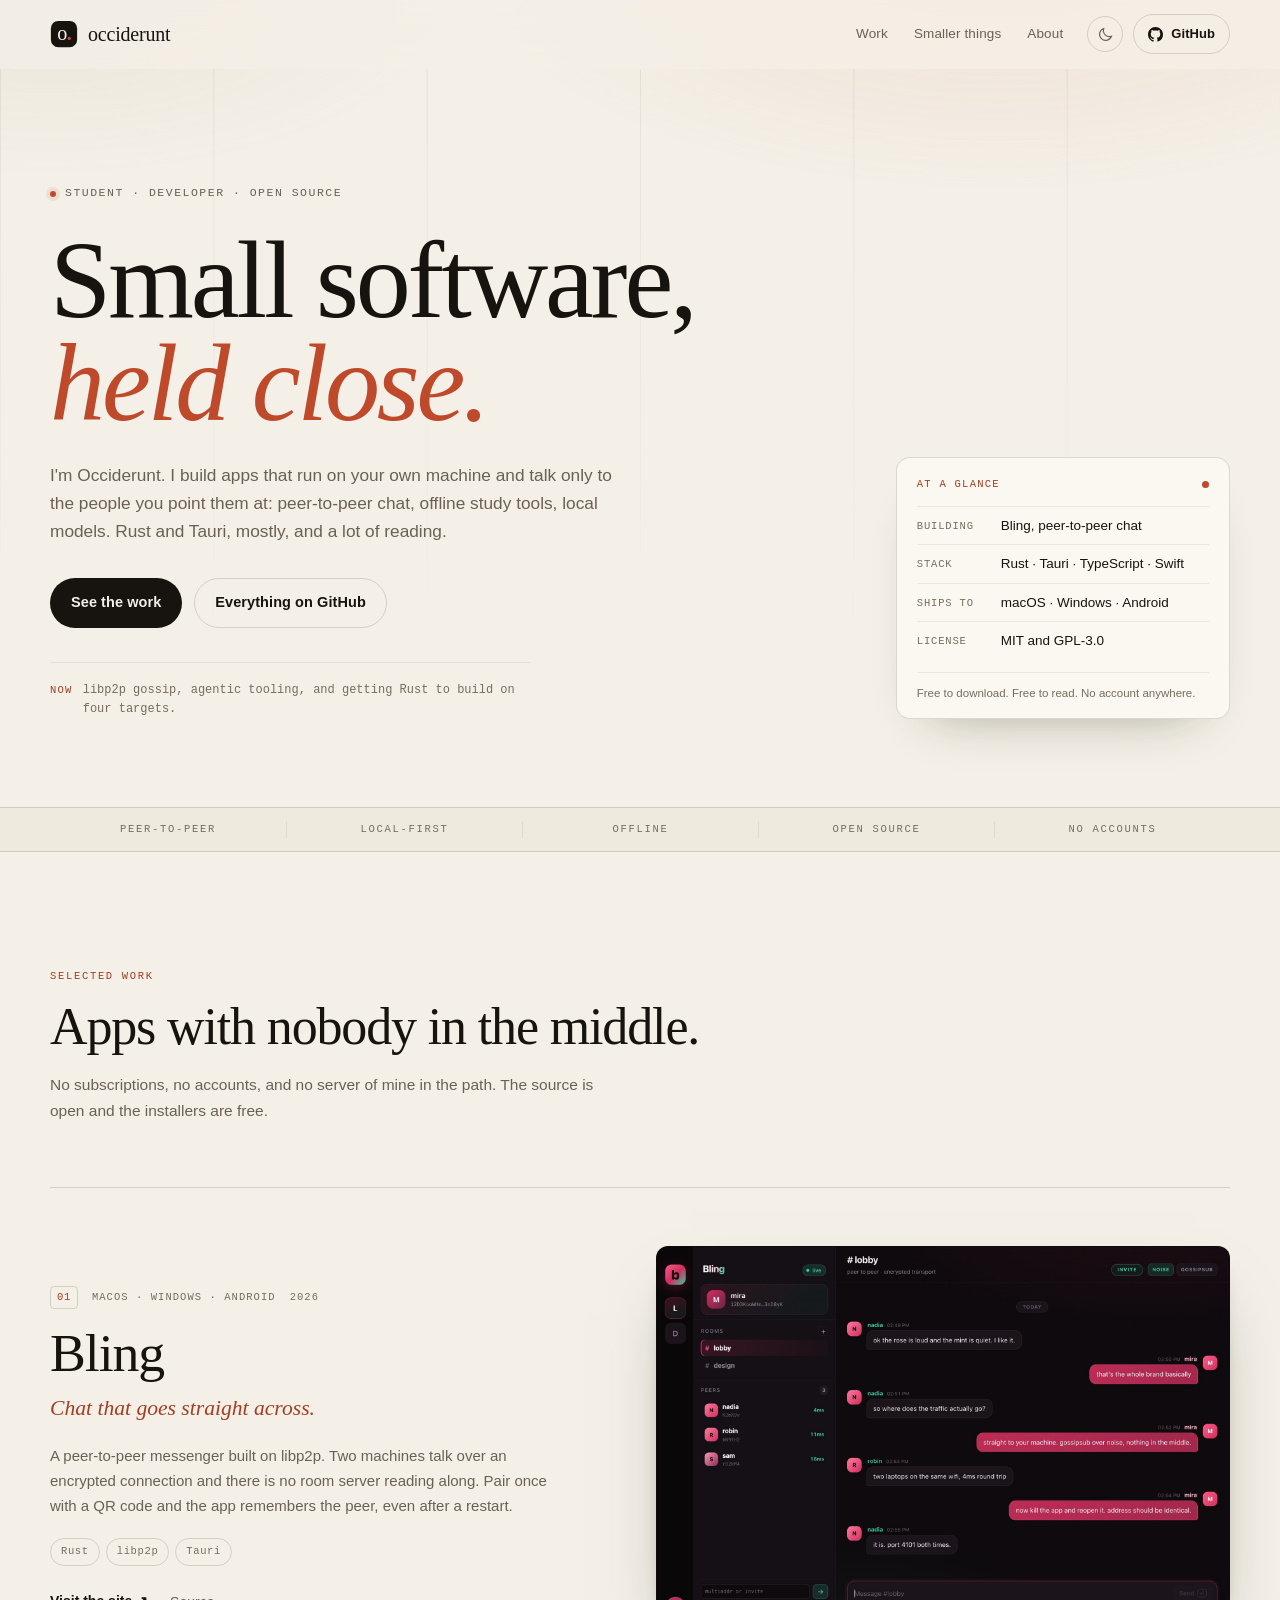
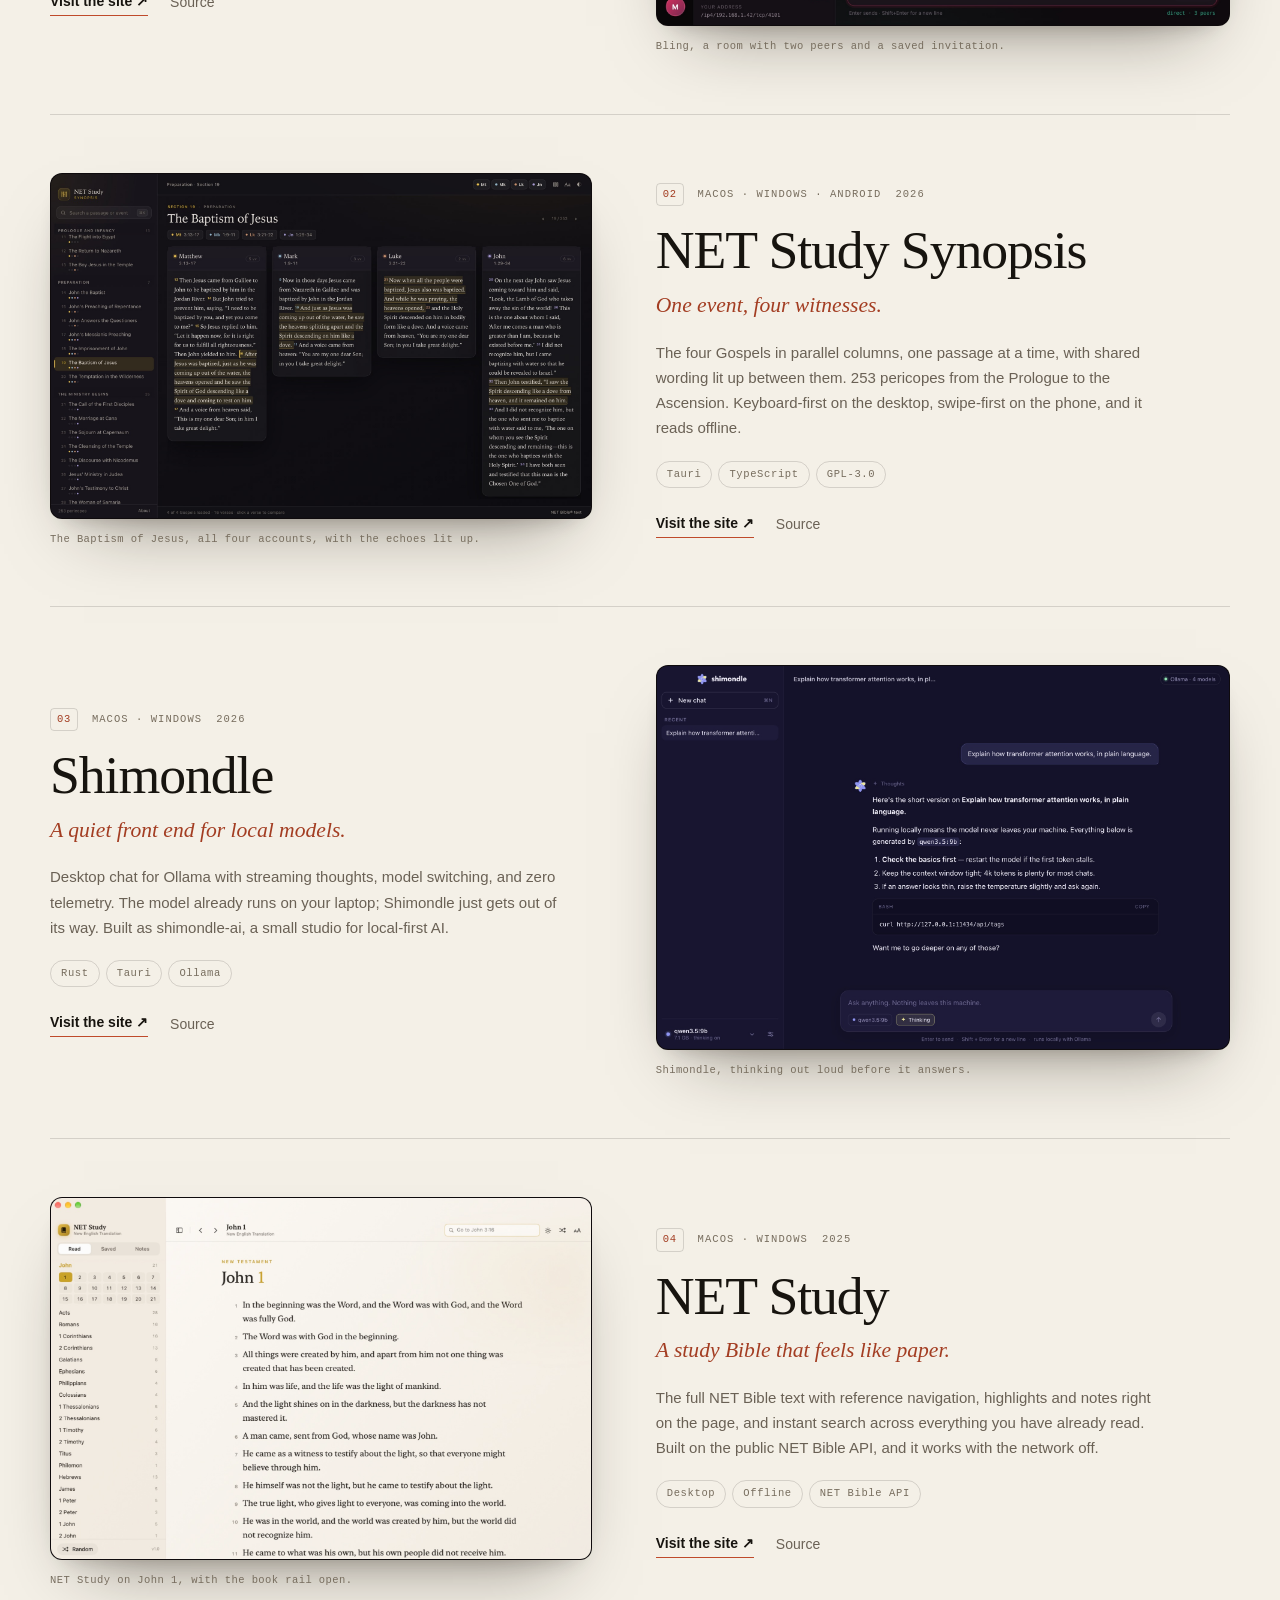
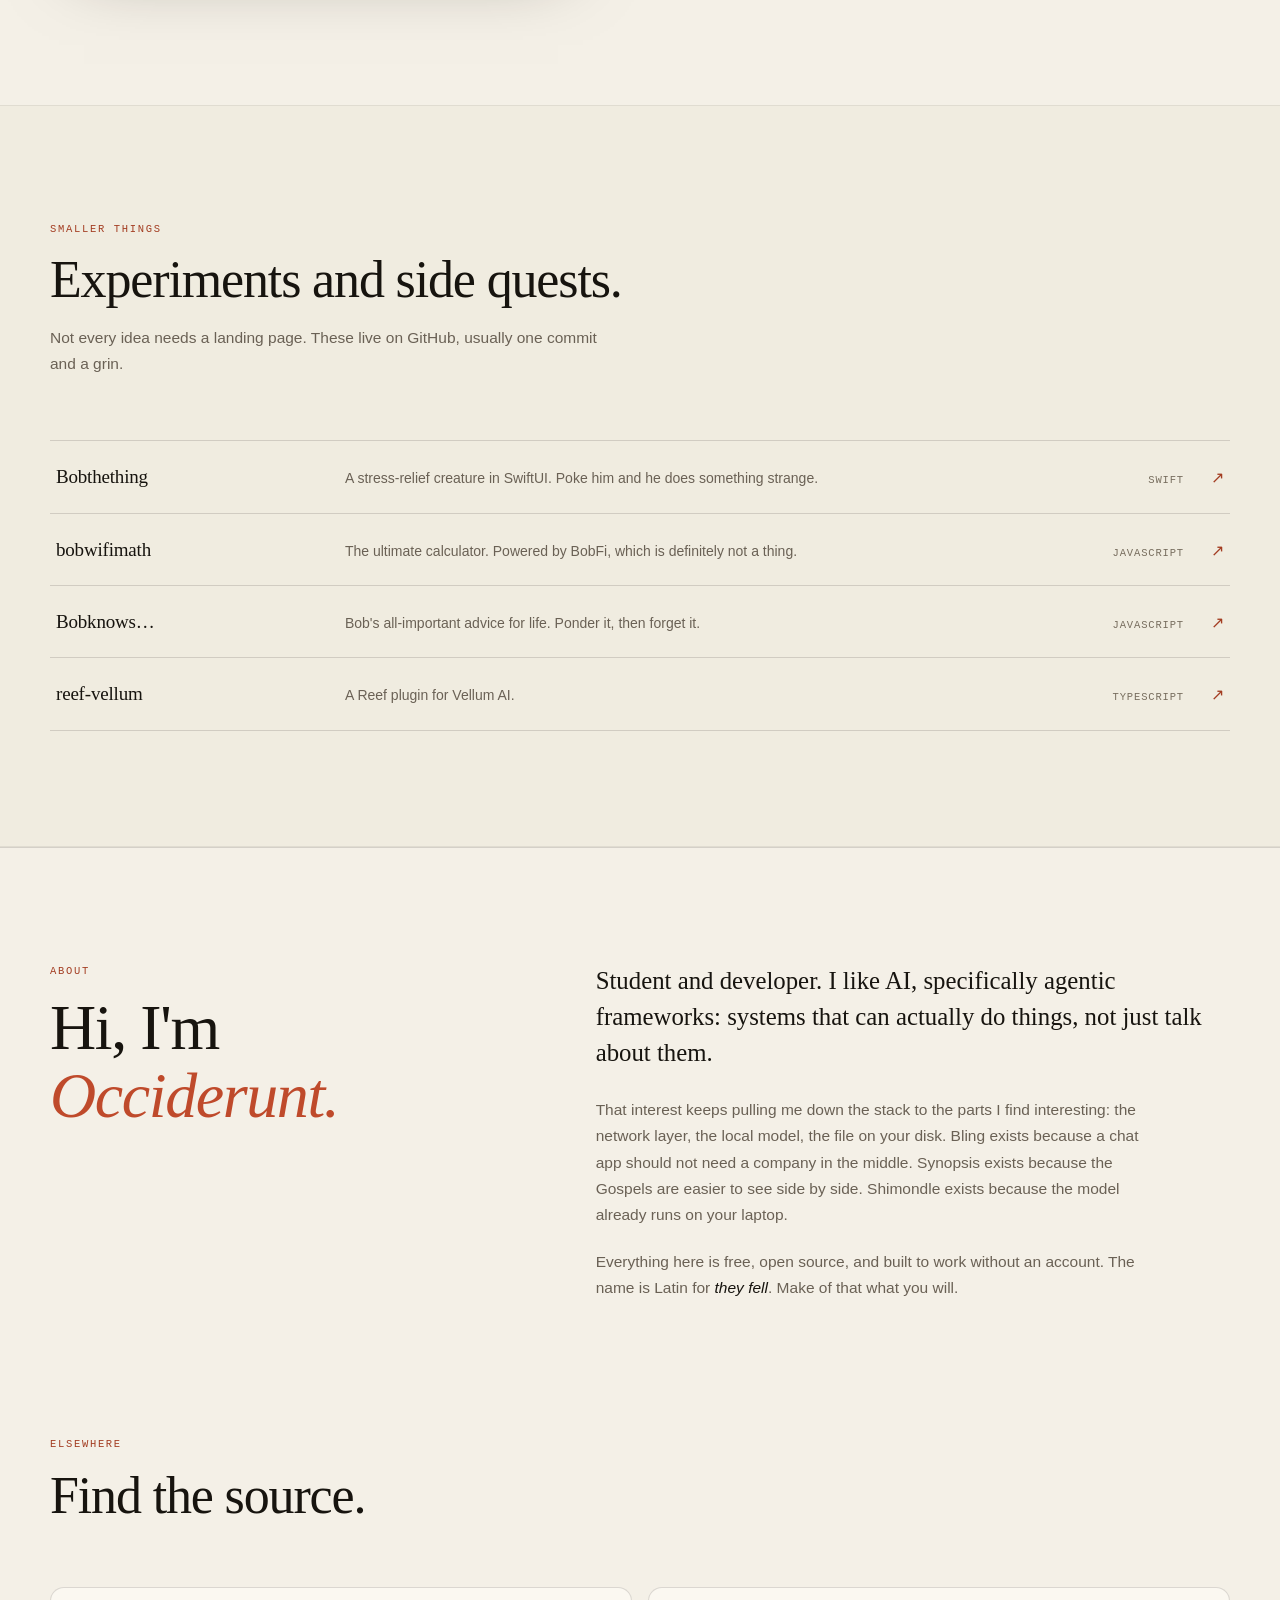
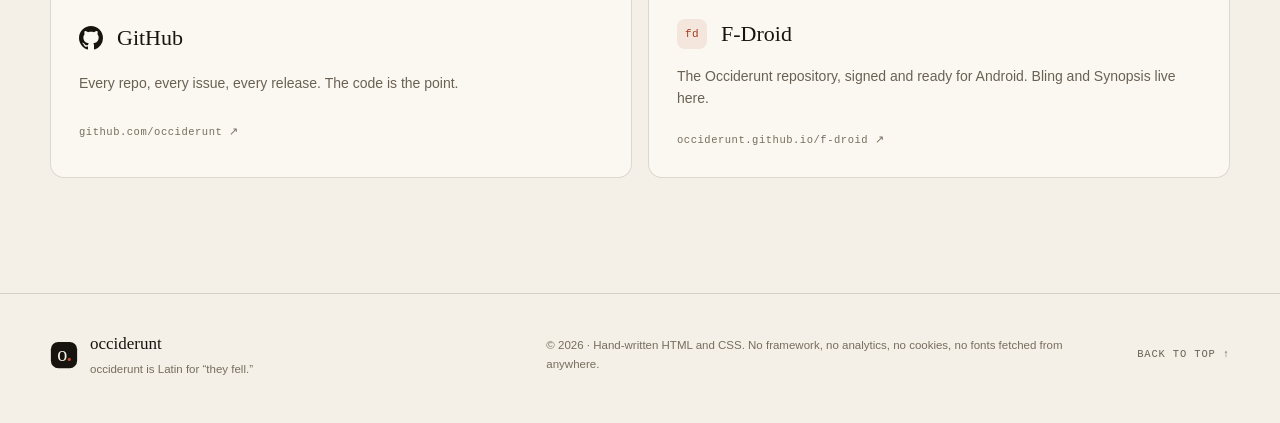
==== commit e17feee8: "Refine monogram to a clear o., tighten contrast, fix gradient seam" ====
--- a/index.html
+++ b/index.html
@@ -50,8 +50,8 @@
     <a class="brand" href="#top" aria-label="Occiderunt, home">
       <svg class="mark" viewBox="0 0 32 32" aria-hidden="true">
         <rect x="1" y="1" width="30" height="30" rx="8.5" fill="currentColor"/>
-        <text x="15.5" y="23.5" text-anchor="middle" font-family="Iowan Old Style, Palatino, Georgia, serif" font-size="21" font-style="italic" fill="var(--paper)">o</text>
-        <circle cx="25.5" cy="7.5" r="2.6" fill="var(--accent)"/>
+        <text x="14" y="23" text-anchor="middle" font-family="Iowan Old Style, Palatino, Georgia, serif" font-size="23" fill="var(--paper)">o</text>
+        <circle cx="22" cy="21" r="1.9" fill="var(--accent)"/>
       </svg>
       <span class="brand-word">occiderunt</span>
     </a>
@@ -285,8 +285,8 @@
     <div class="foot-brand">
       <svg class="mark" viewBox="0 0 32 32" aria-hidden="true">
         <rect x="1" y="1" width="30" height="30" rx="8.5" fill="currentColor"/>
-        <text x="15.5" y="23.5" text-anchor="middle" font-family="Iowan Old Style, Palatino, Georgia, serif" font-size="21" font-style="italic" fill="var(--paper)">o</text>
-        <circle cx="25.5" cy="7.5" r="2.6" fill="var(--accent)"/>
+        <text x="14" y="23" text-anchor="middle" font-family="Iowan Old Style, Palatino, Georgia, serif" font-size="23" fill="var(--paper)">o</text>
+        <circle cx="22" cy="21" r="1.9" fill="var(--accent)"/>
       </svg>
       <div>
         <p class="fb-name">occiderunt</p>
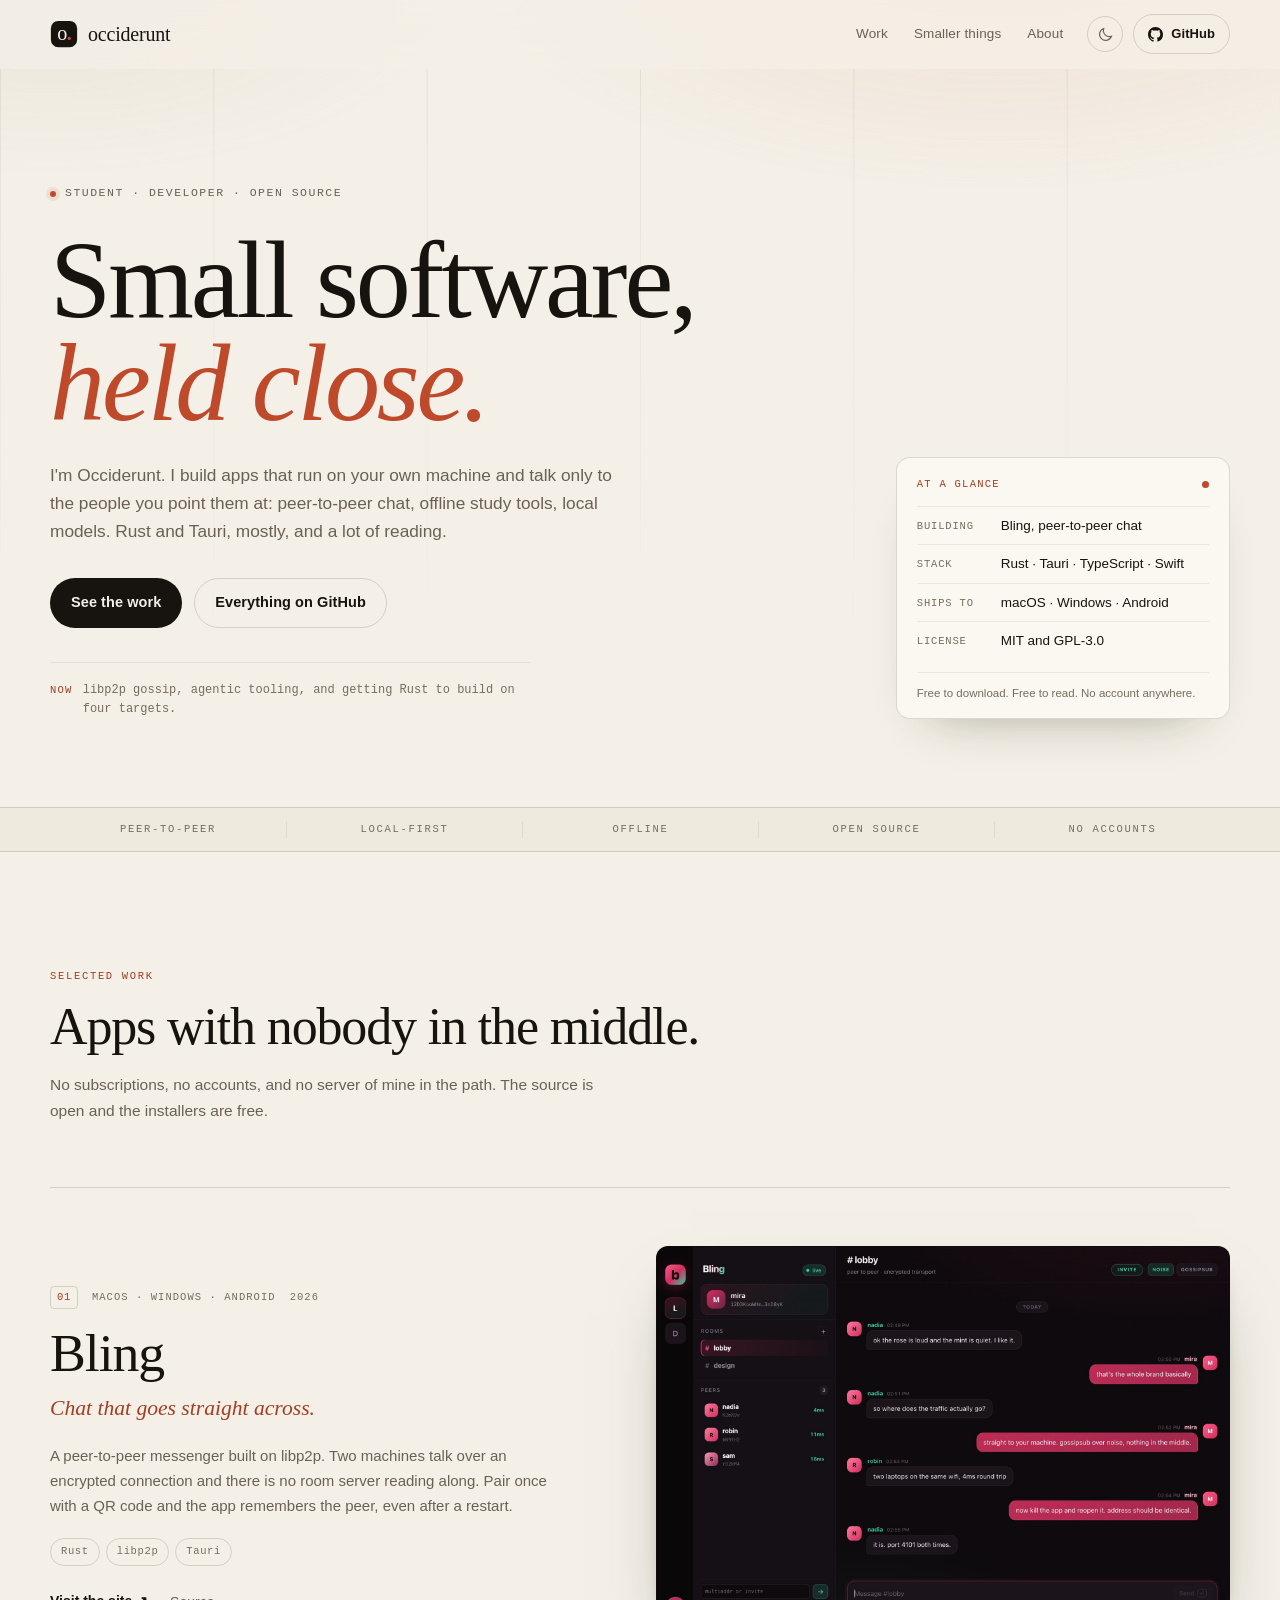
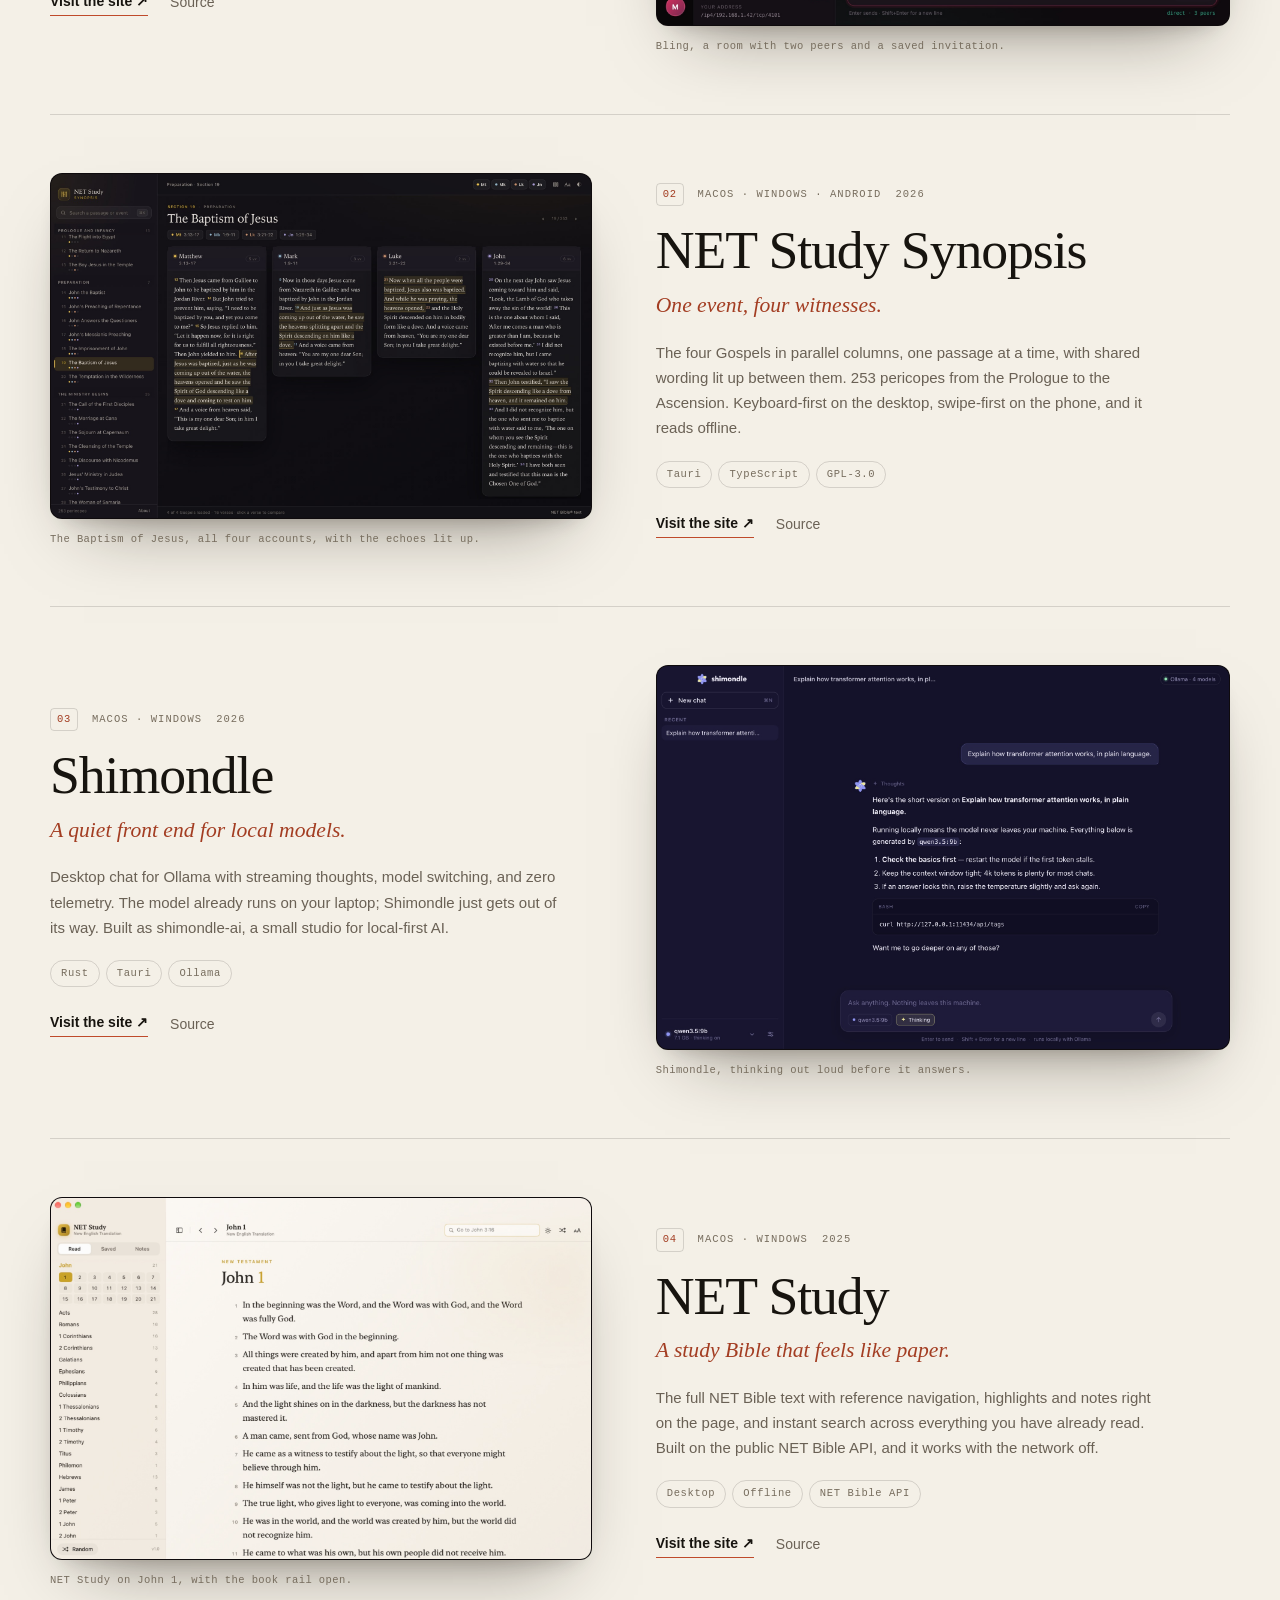
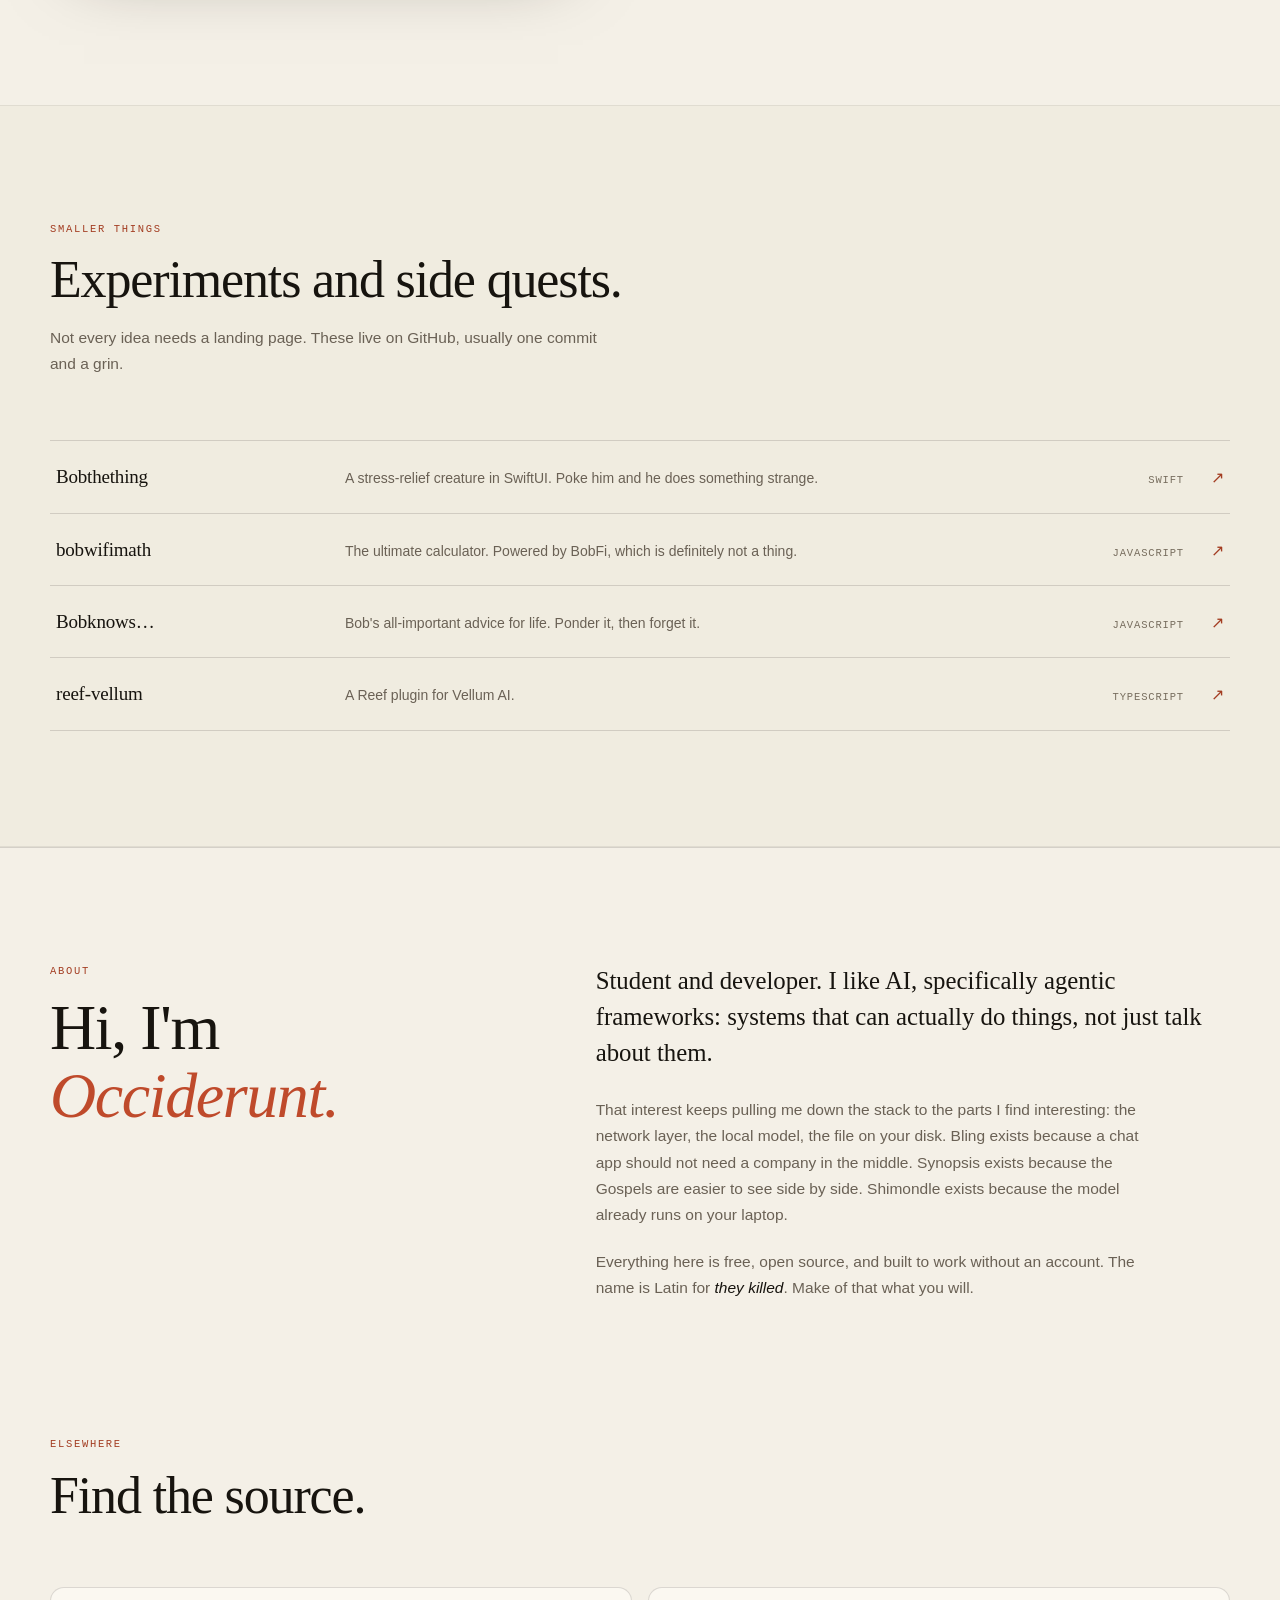
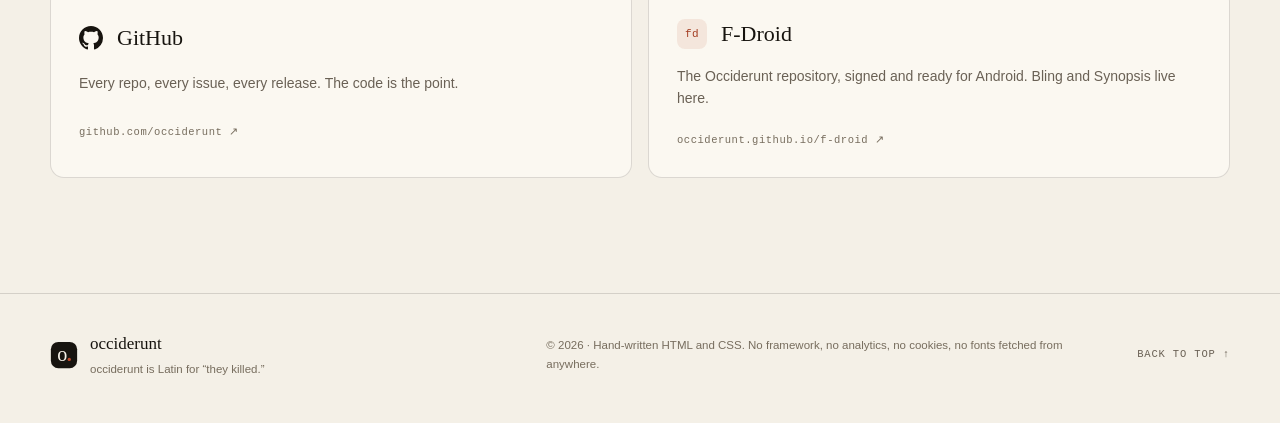
==== commit fa7218b5: "Update Latin translation from 'they fell' to 'they killed'" ====
--- a/index.html
+++ b/index.html
@@ -250,7 +250,7 @@
       <div class="about-body">
         <p class="big">Student and developer. I like AI, specifically agentic frameworks: systems that can actually do things, not just talk about them.</p>
         <p>That interest keeps pulling me down the stack to the parts I find interesting: the network layer, the local model, the file on your disk. Bling exists because a chat app should not need a company in the middle. Synopsis exists because the Gospels are easier to see side by side. Shimondle exists because the model already runs on your laptop.</p>
-        <p>Everything here is free, open source, and built to work without an account. The name is Latin for <em>they fell</em>. Make of that what you will.</p>
+        <p>Everything here is free, open source, and built to work without an account. The name is Latin for <em>they killed</em>. Make of that what you will.</p>
       </div>
     </div>
   </section>
@@ -290,7 +290,7 @@
       </svg>
       <div>
         <p class="fb-name">occiderunt</p>
-        <p class="fb-note">occiderunt is Latin for “they fell.”</p>
+        <p class="fb-note">occiderunt is Latin for “they killed.”</p>
       </div>
     </div>
     <p class="foot-fine">© <span id="year">2026</span> · Hand-written HTML and CSS. No framework, no analytics, no cookies, no fonts fetched from anywhere.</p>
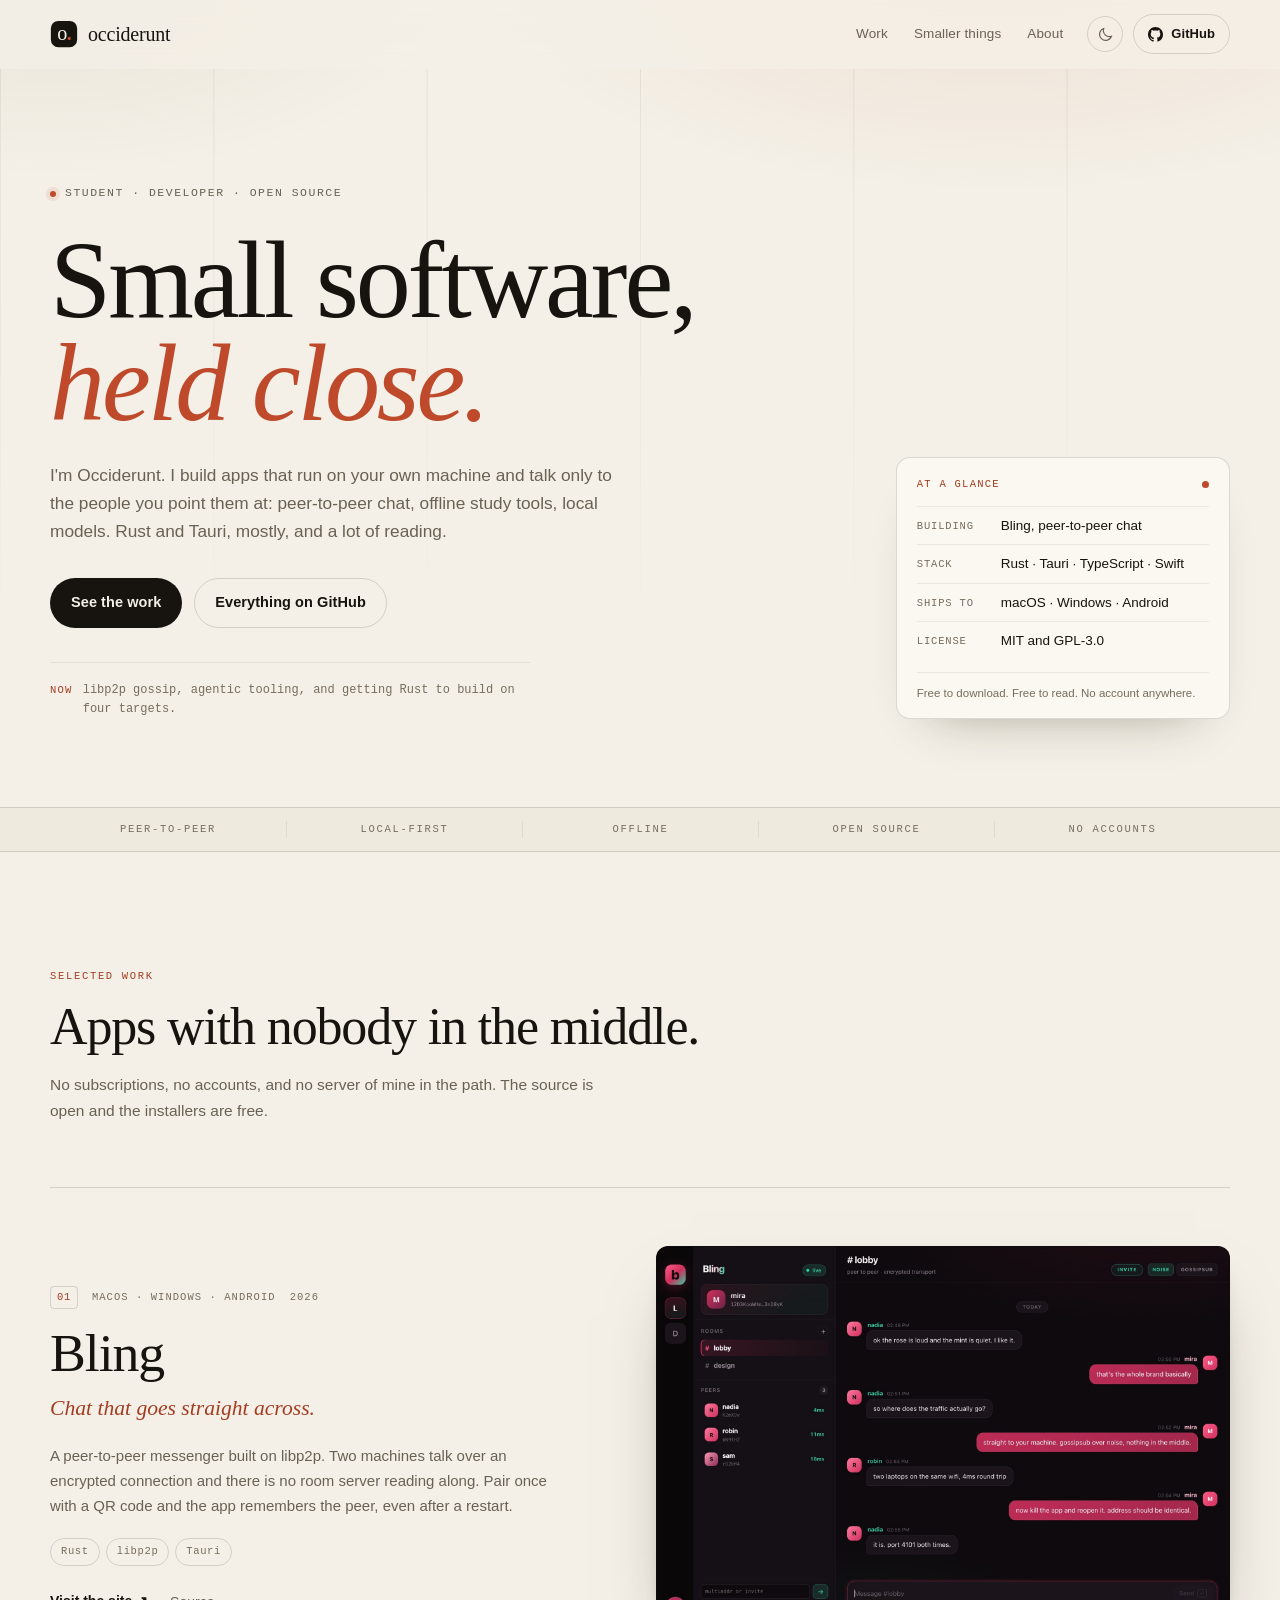
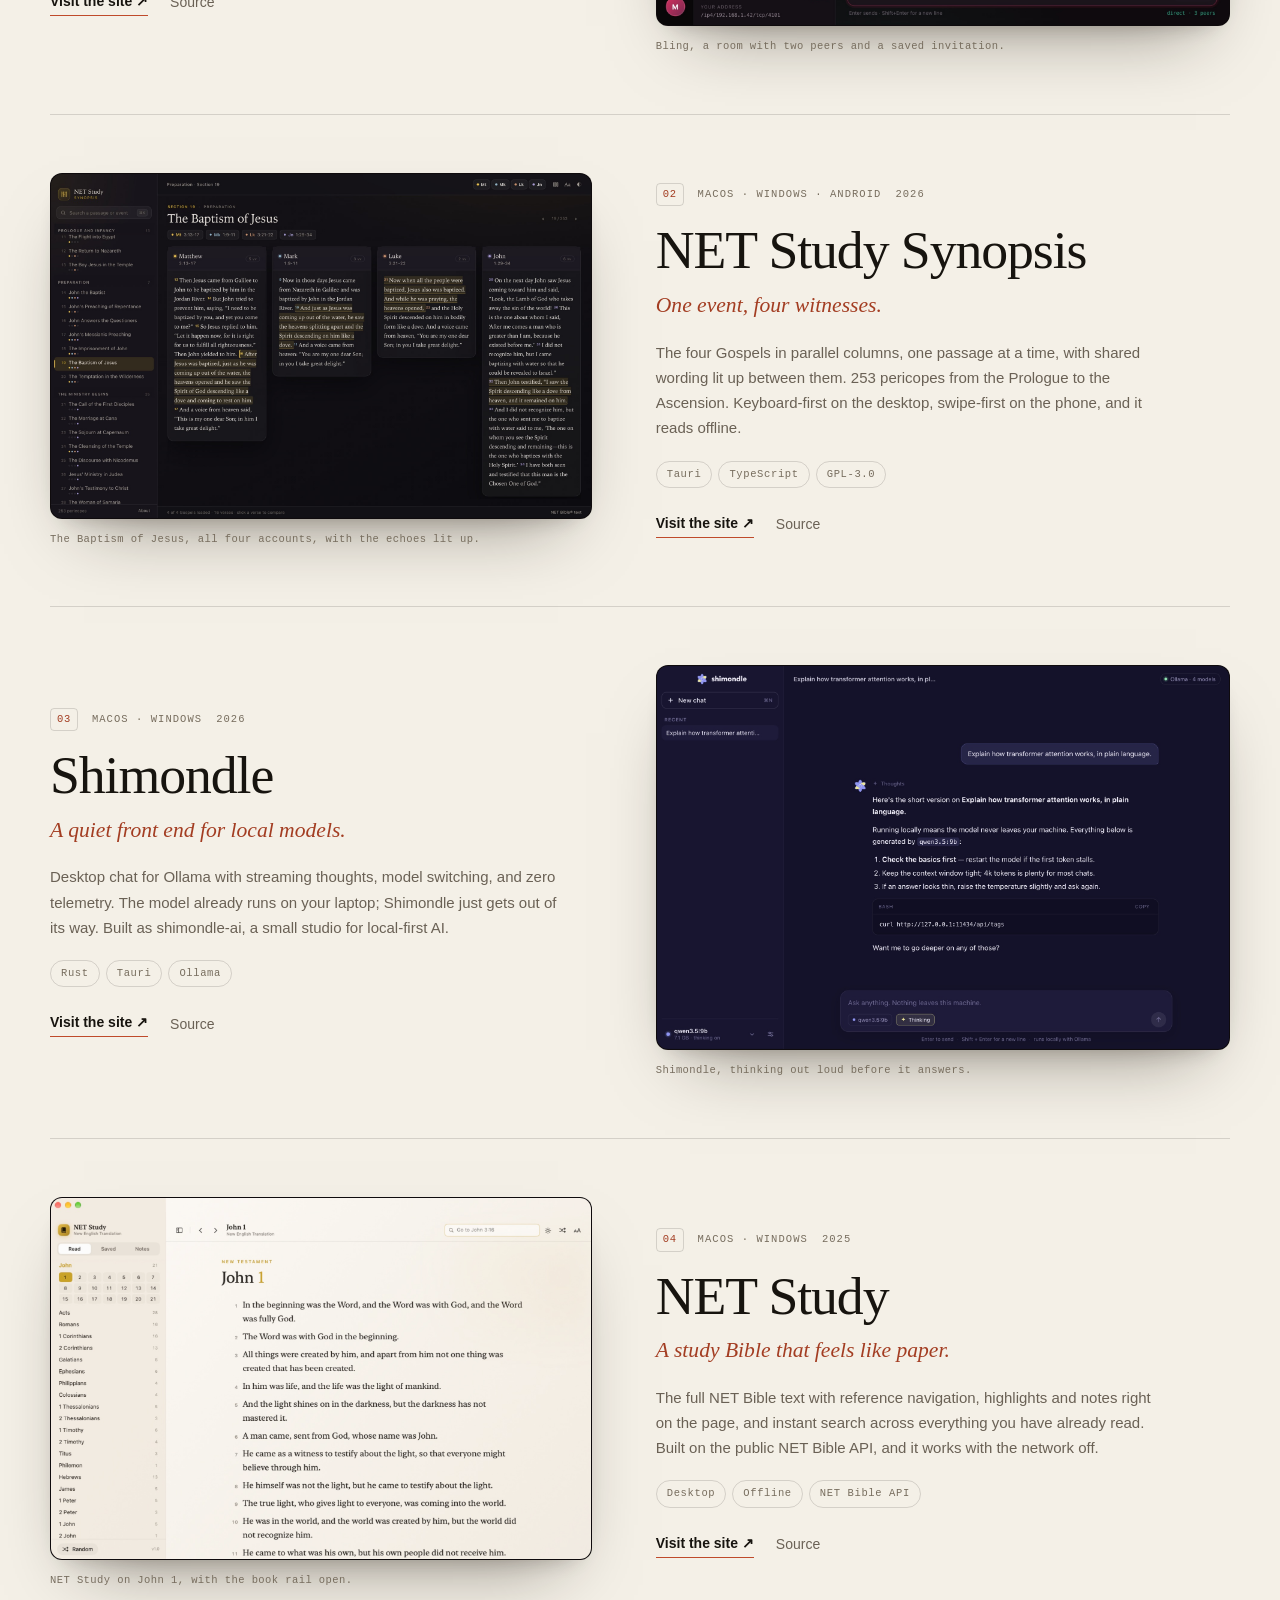
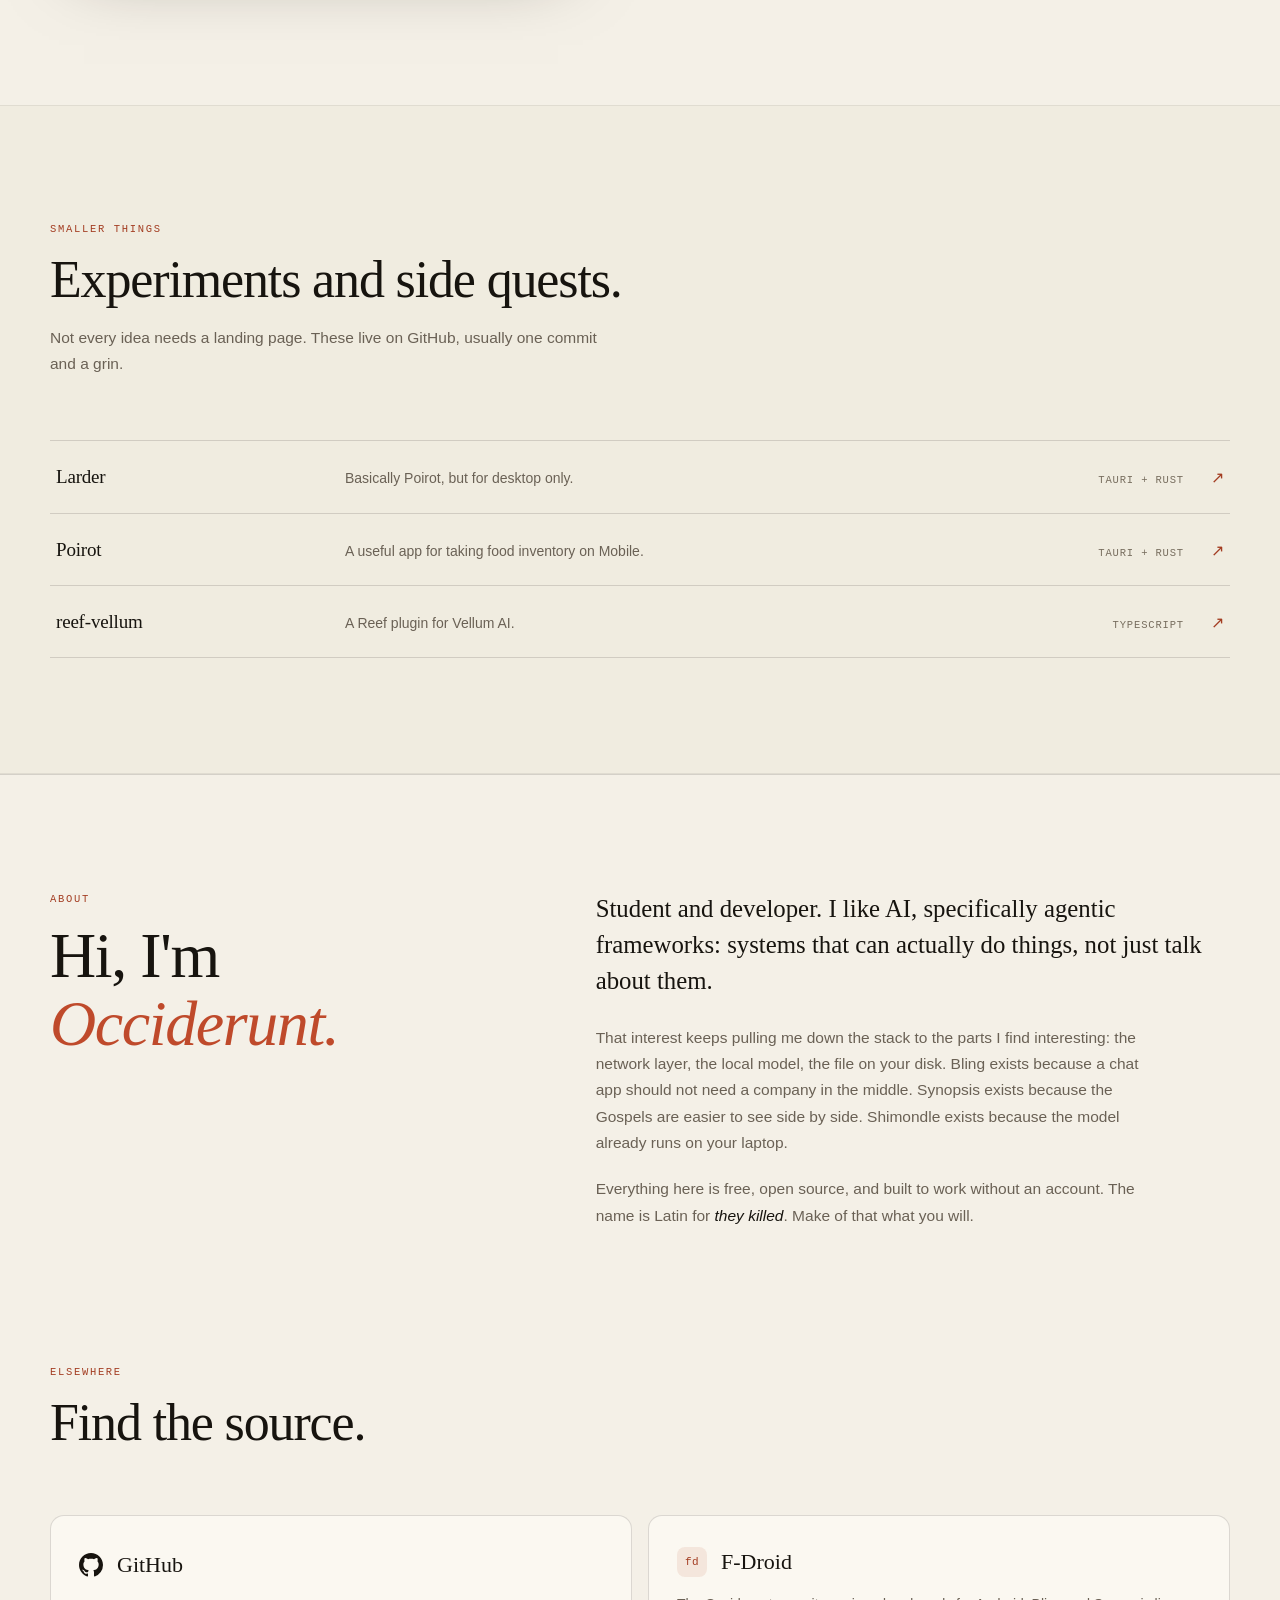
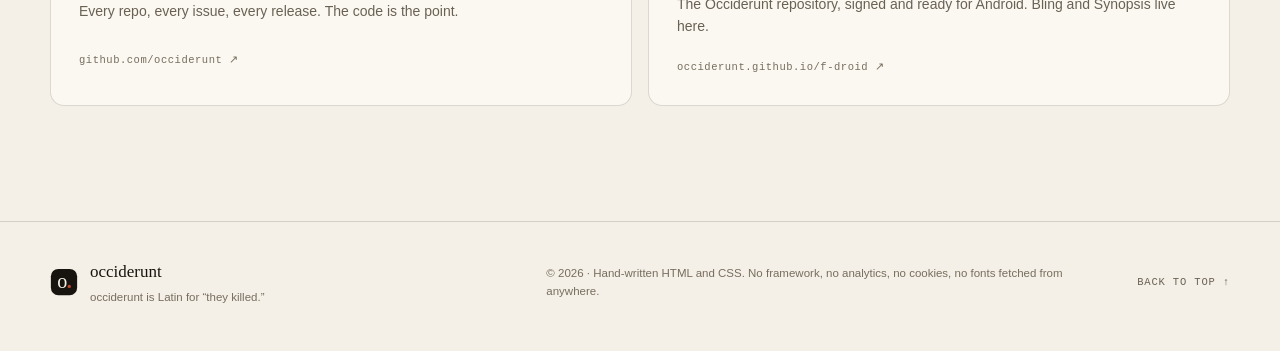
==== commit c0c5fb33: "Replace project links in index.html Updated project links in the HTML file, replacing Bobthething an" ====
--- a/index.html
+++ b/index.html
@@ -206,26 +206,18 @@
 
       <ul class="things">
         <li>
-          <a href="https://github.com/occiderunt/Bobthething" target="_blank" rel="noopener">
-            <span class="t-name">Bobthething</span>
-            <span class="t-desc">A stress-relief creature in SwiftUI. Poke him and he does something strange.</span>
-            <span class="t-lang">Swift</span>
+          <a href="https://github.com/occiderunt/larder" target="_blank" rel="noopener">
+            <span class="t-name">Larder</span>
+            <span class="t-desc">Basically Poirot, but for desktop only.</span>
+            <span class="t-lang">Tauri + Rust</span>
             <span class="t-arrow" aria-hidden="true">↗</span>
           </a>
         </li>
         <li>
-          <a href="https://github.com/occiderunt/bobwifimath" target="_blank" rel="noopener">
-            <span class="t-name">bobwifimath</span>
-            <span class="t-desc">The ultimate calculator. Powered by BobFi, which is definitely not a thing.</span>
-            <span class="t-lang">JavaScript</span>
-            <span class="t-arrow" aria-hidden="true">↗</span>
-          </a>
-        </li>
-        <li>
-          <a href="https://github.com/occiderunt/Bobknows..." target="_blank" rel="noopener">
-            <span class="t-name">Bobknows…</span>
-            <span class="t-desc">Bob's all-important advice for life. Ponder it, then forget it.</span>
-            <span class="t-lang">JavaScript</span>
+          <a href="https://github.com/occiderunt/poirot" target="_blank" rel="noopener">
+            <span class="t-name">Poirot</span>
+            <span class="t-desc">A useful app for taking food inventory on Mobile.</span>
+            <span class="t-lang">Tauri + Rust</span>
             <span class="t-arrow" aria-hidden="true">↗</span>
           </a>
         </li>
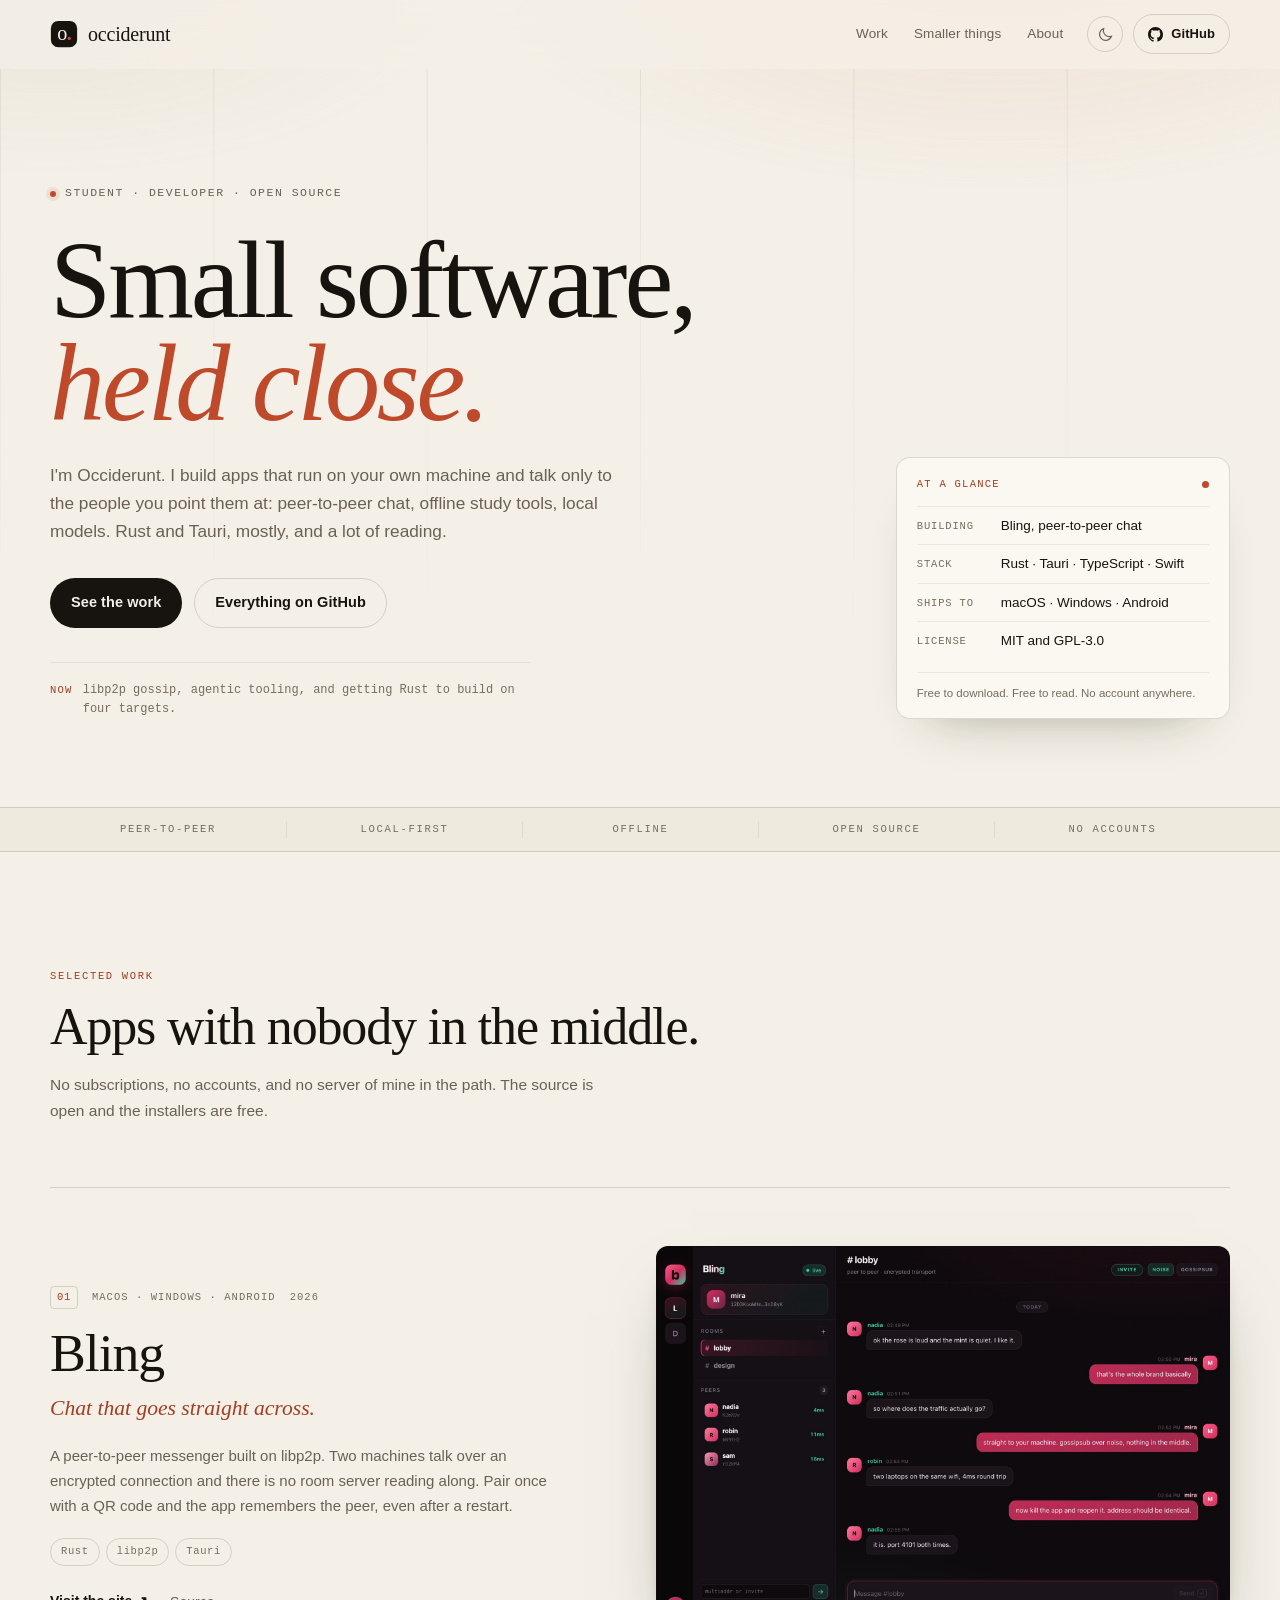
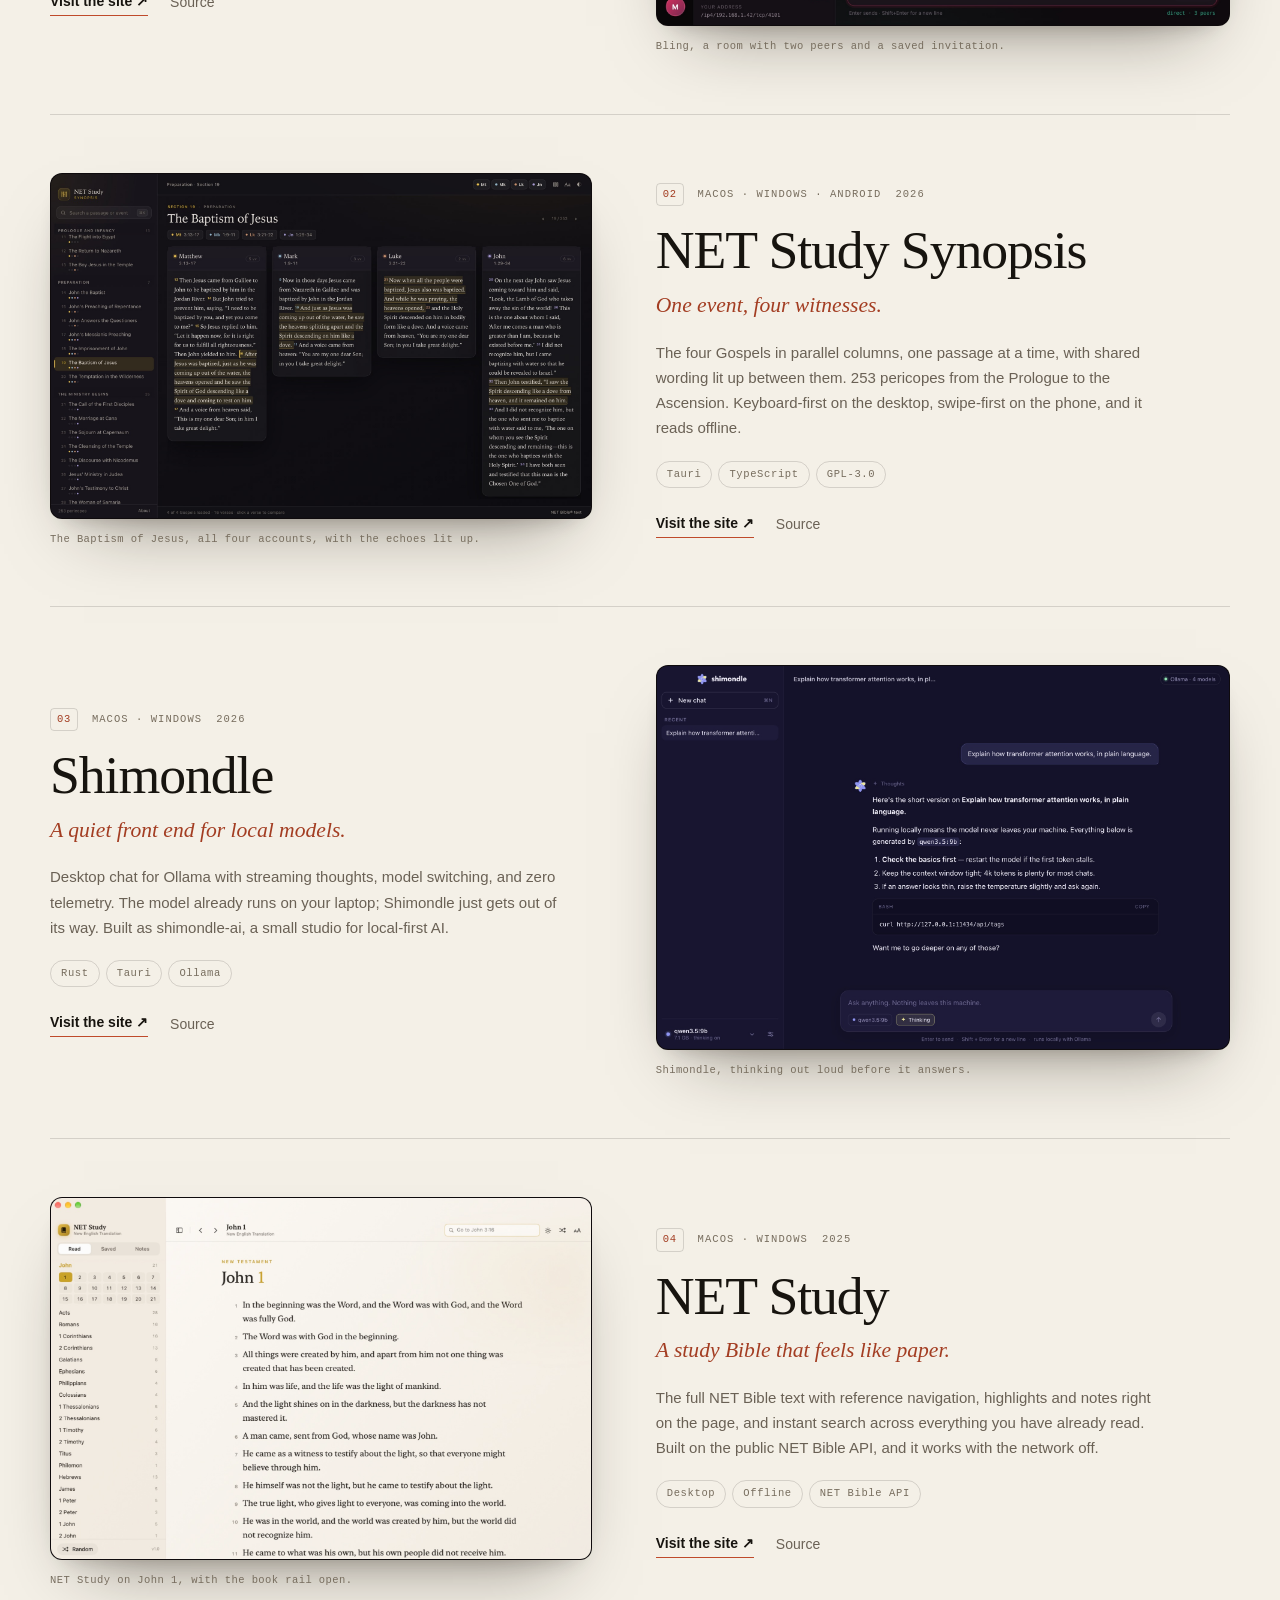
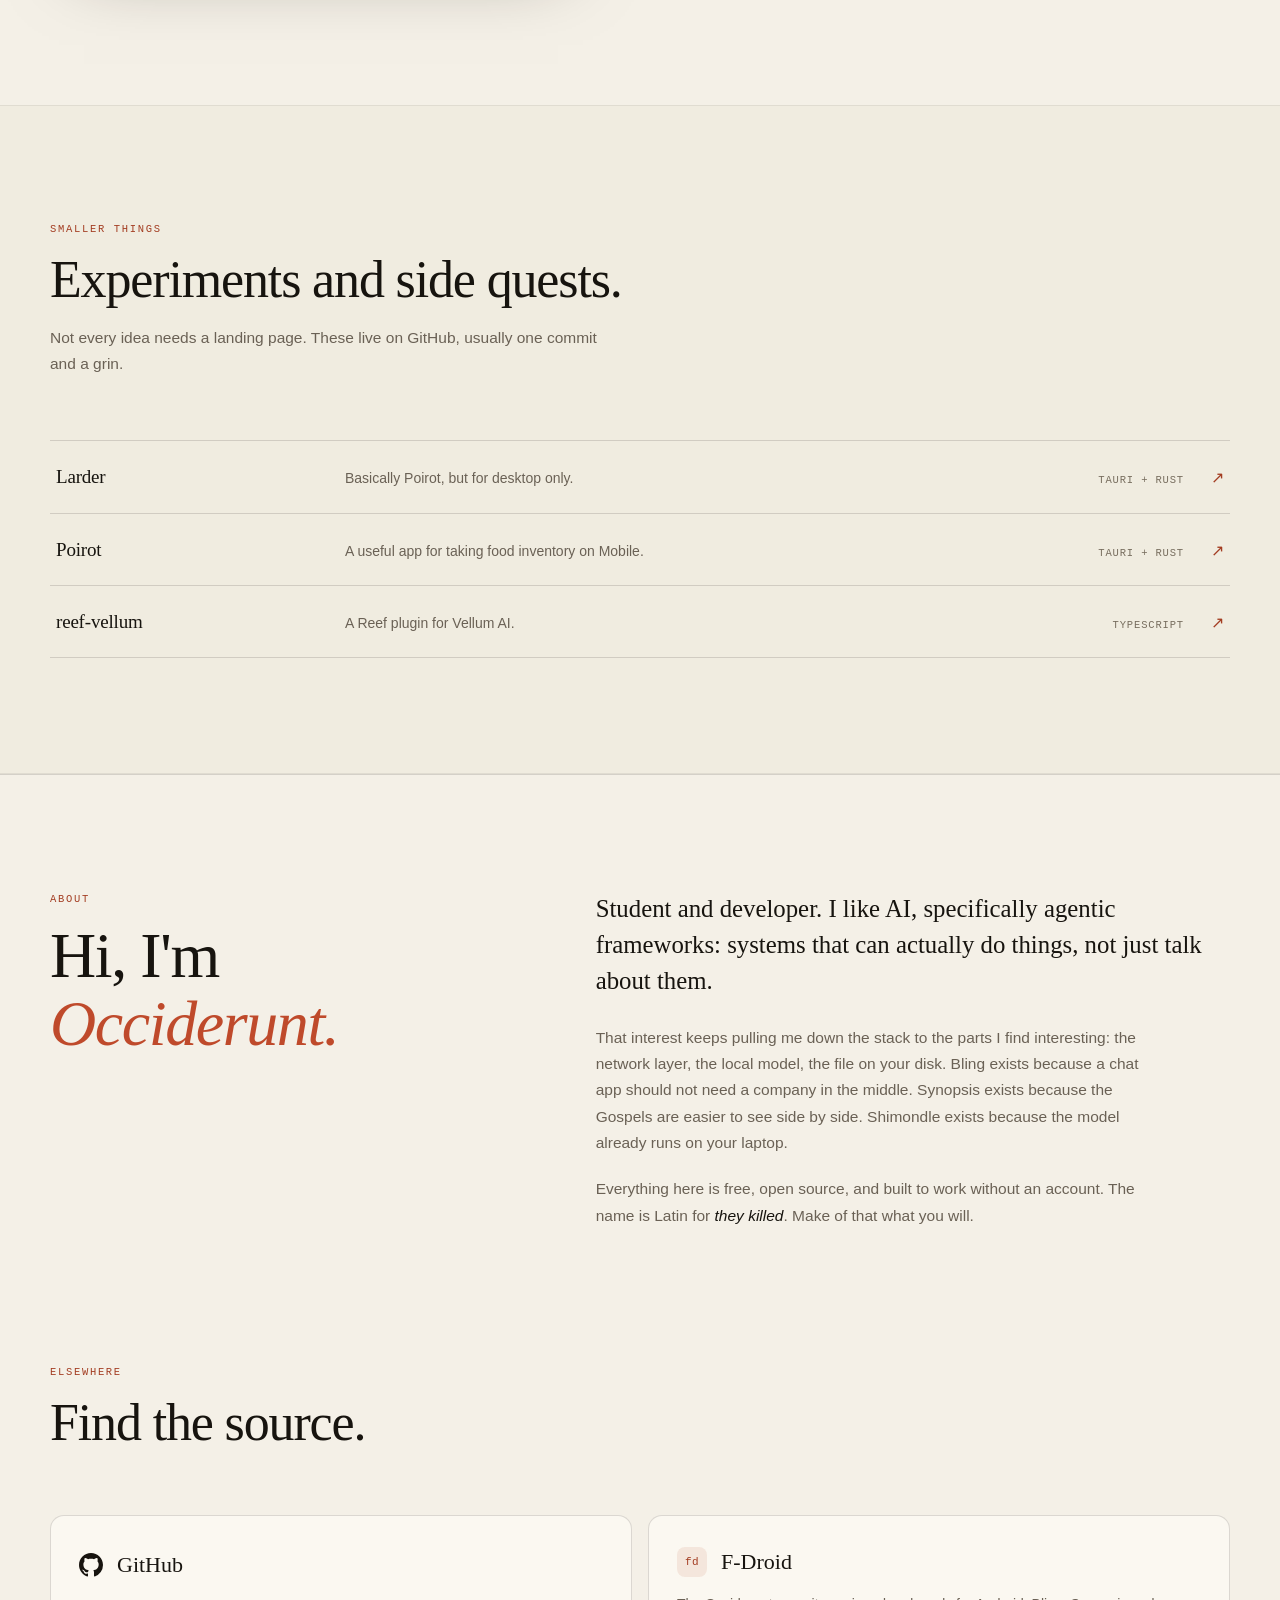
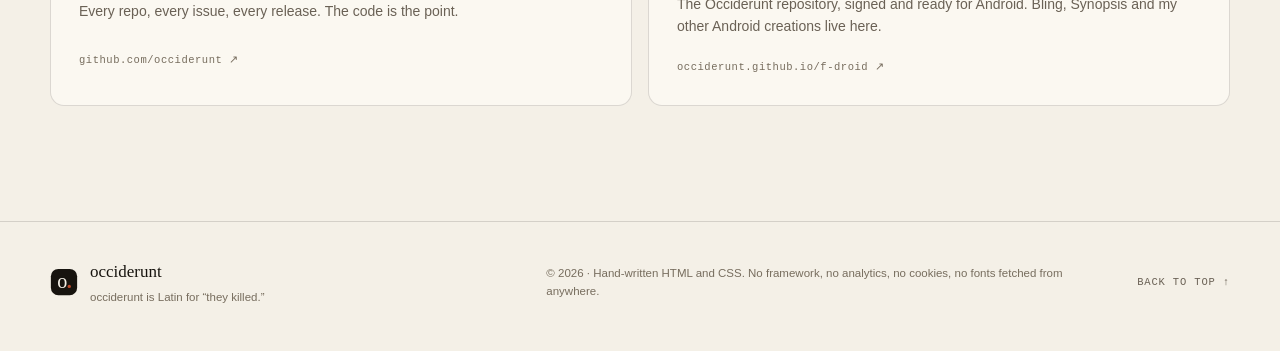
==== commit 864b23de: "Modify F-Droid description in index.html Updated description for the F-Droid link to include other A" ====
--- a/index.html
+++ b/index.html
@@ -263,7 +263,7 @@
         <a class="big-link" href="https://occiderunt.github.io/f-droid/" target="_blank" rel="noopener">
           <span class="bl-mark" aria-hidden="true">fd</span>
           <span class="bl-name">F-Droid</span>
-          <span class="bl-desc">The Occiderunt repository, signed and ready for Android. Bling and Synopsis live here.</span>
+          <span class="bl-desc">The Occiderunt repository, signed and ready for Android. Bling, Synopsis and my other Android creations live here.</span>
           <span class="bl-go" aria-hidden="true">occiderunt.github.io/f-droid ↗</span>
         </a>
       </div>
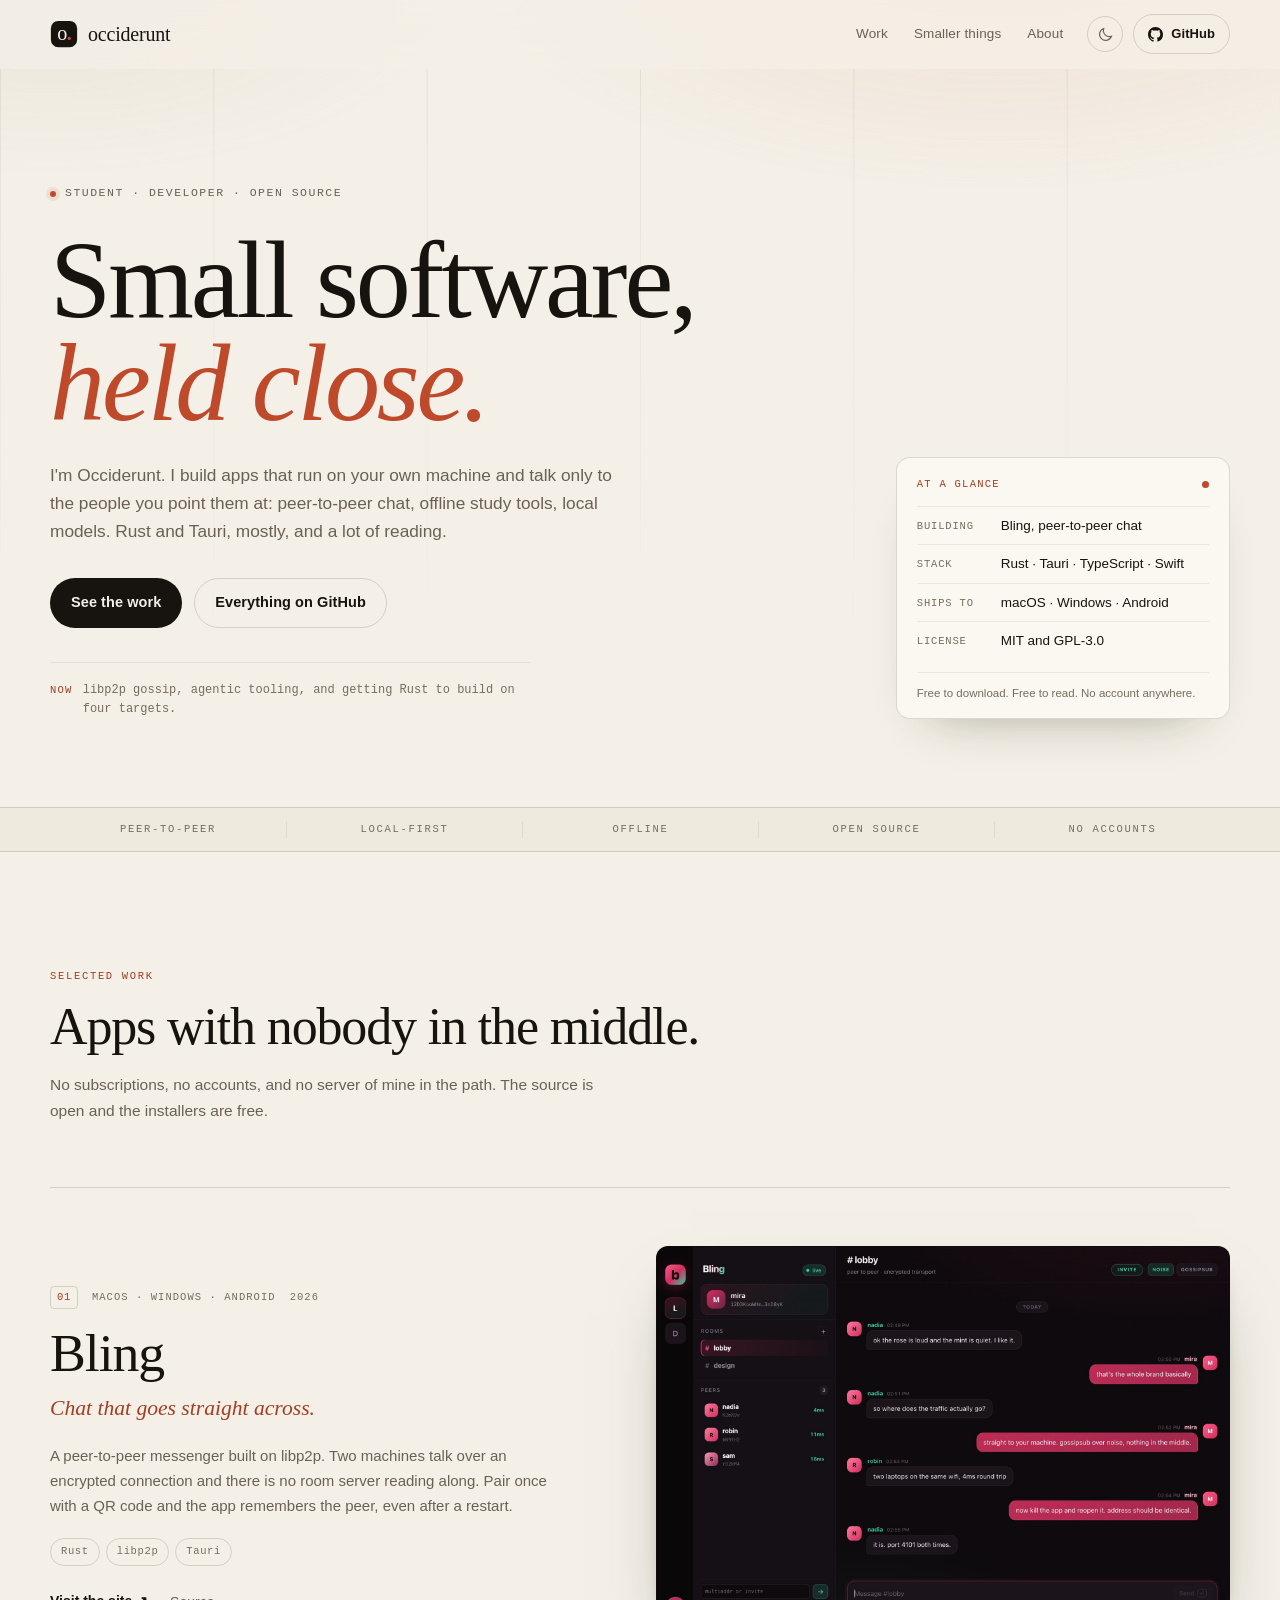
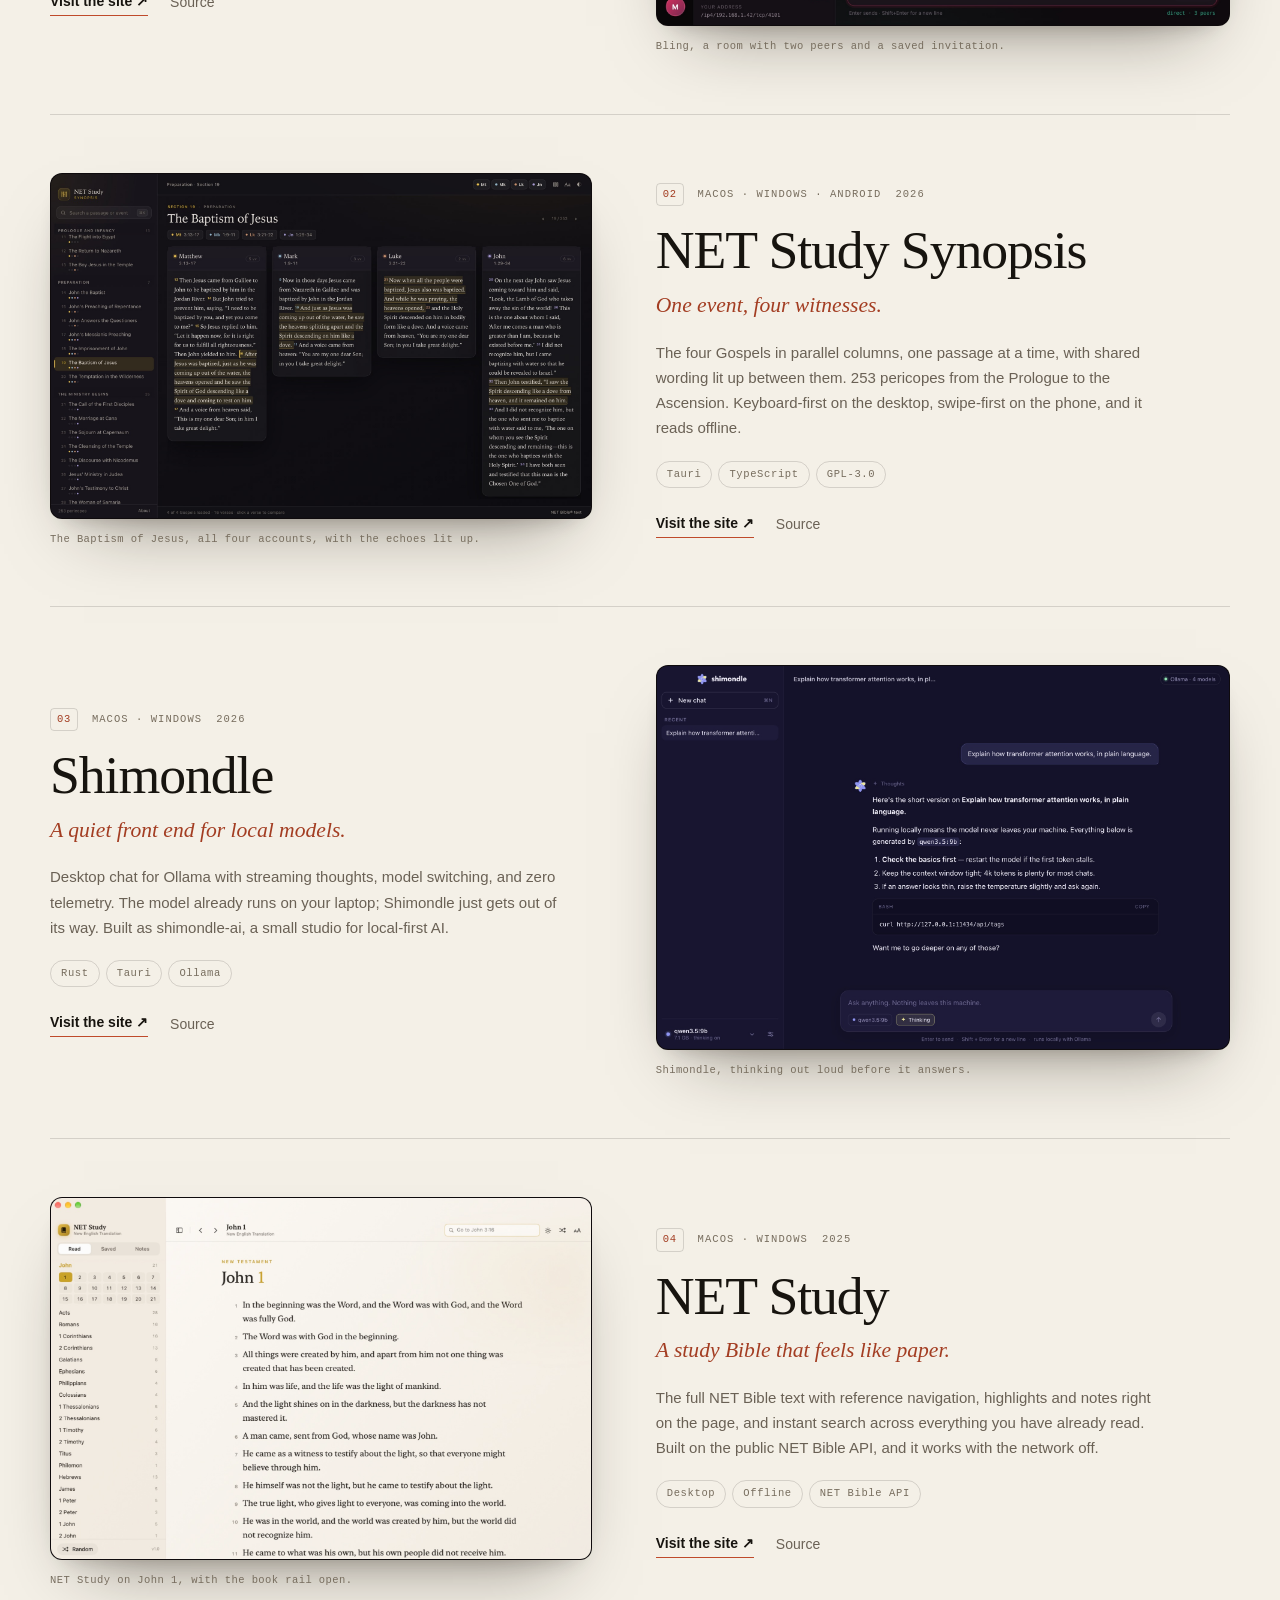
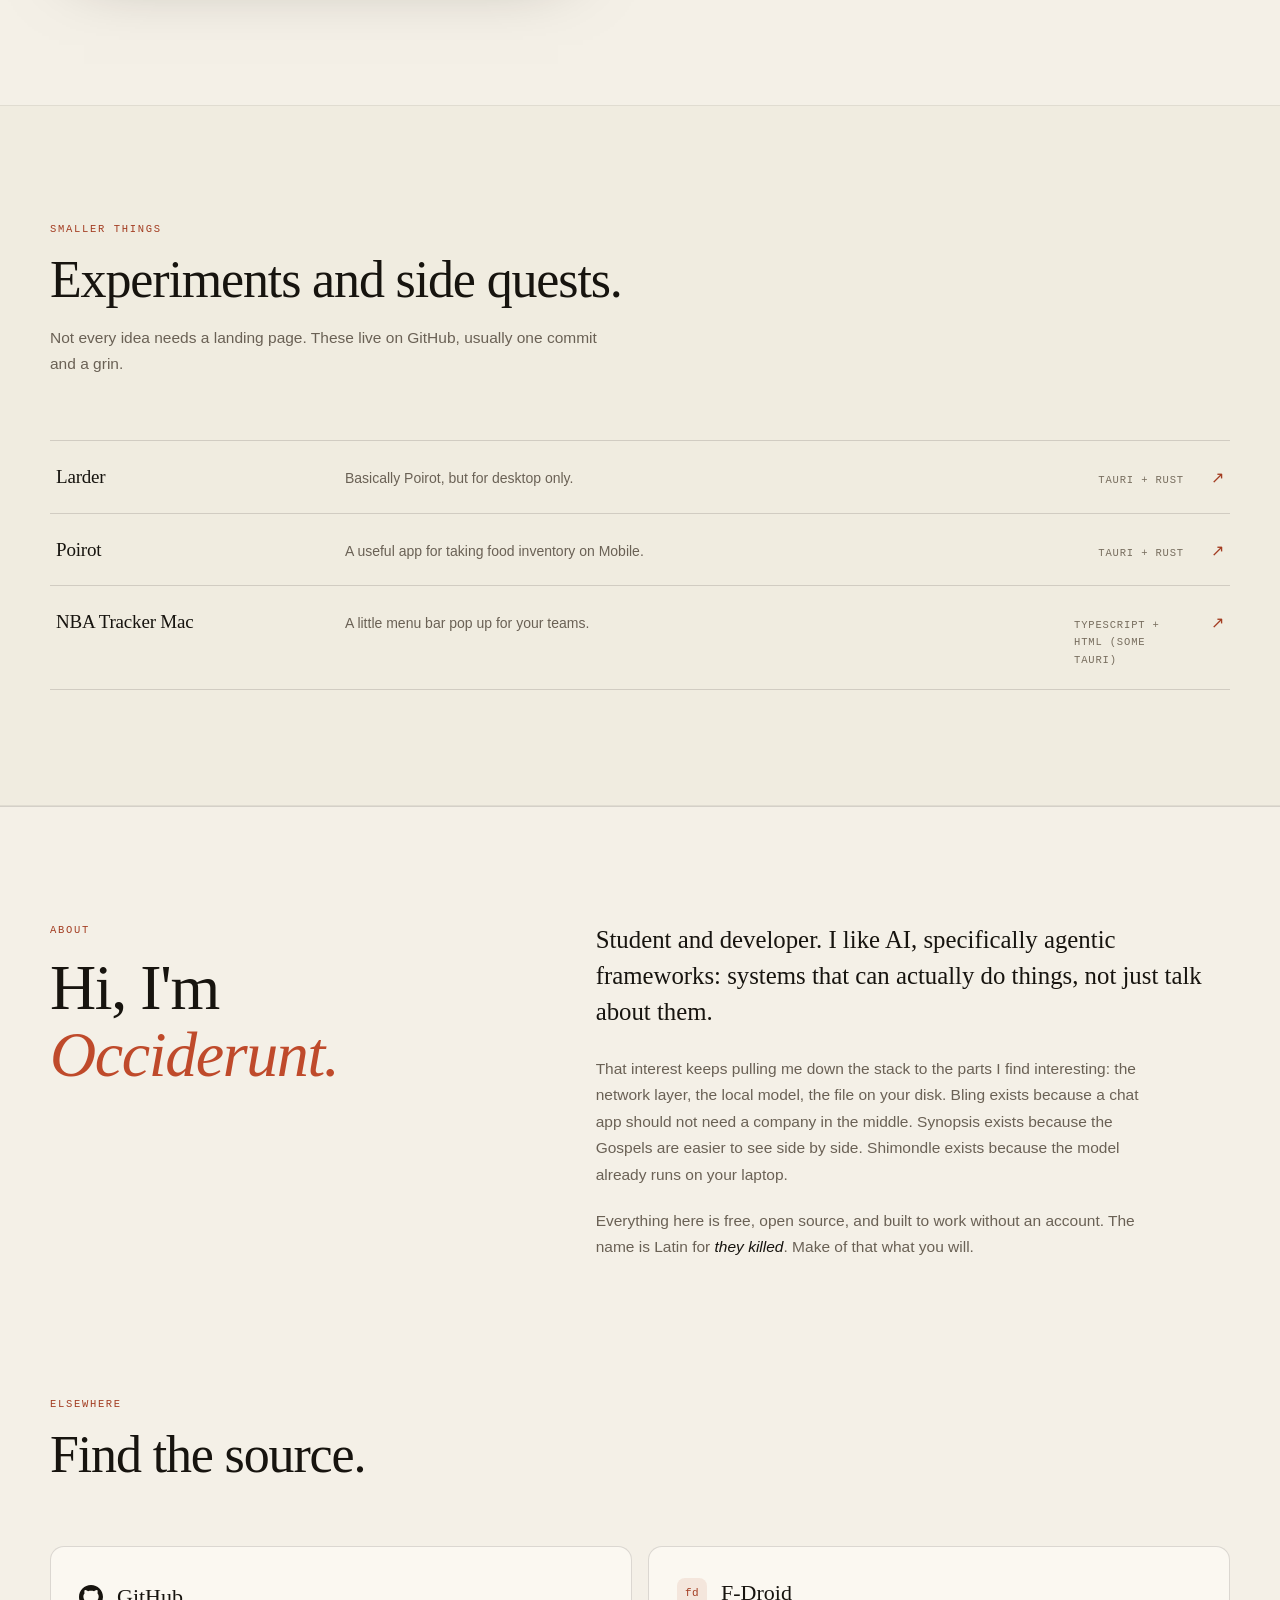
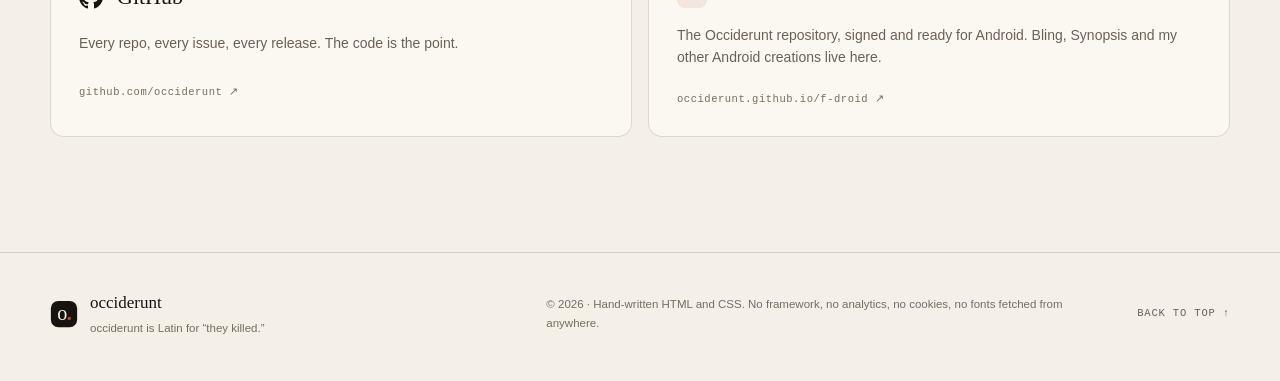
==== commit 9f27a230: "Replace reef-vellum link with NBA Tracker Mac" ====
--- a/index.html
+++ b/index.html
@@ -222,10 +222,10 @@
           </a>
         </li>
         <li>
-          <a href="https://github.com/occiderunt/reef-vellum" target="_blank" rel="noopener">
-            <span class="t-name">reef-vellum</span>
-            <span class="t-desc">A Reef plugin for Vellum AI.</span>
-            <span class="t-lang">TypeScript</span>
+          <a href="https://github.com/occiderunt/nba-tray-mac" target="_blank" rel="noopener">
+            <span class="t-name">NBA Tracker Mac</span>
+            <span class="t-desc">A little menu bar pop up for your teams.</span>
+            <span class="t-lang">TypeScript + HTML (some Tauri)</span>
             <span class="t-arrow" aria-hidden="true">↗</span>
           </a>
         </li>
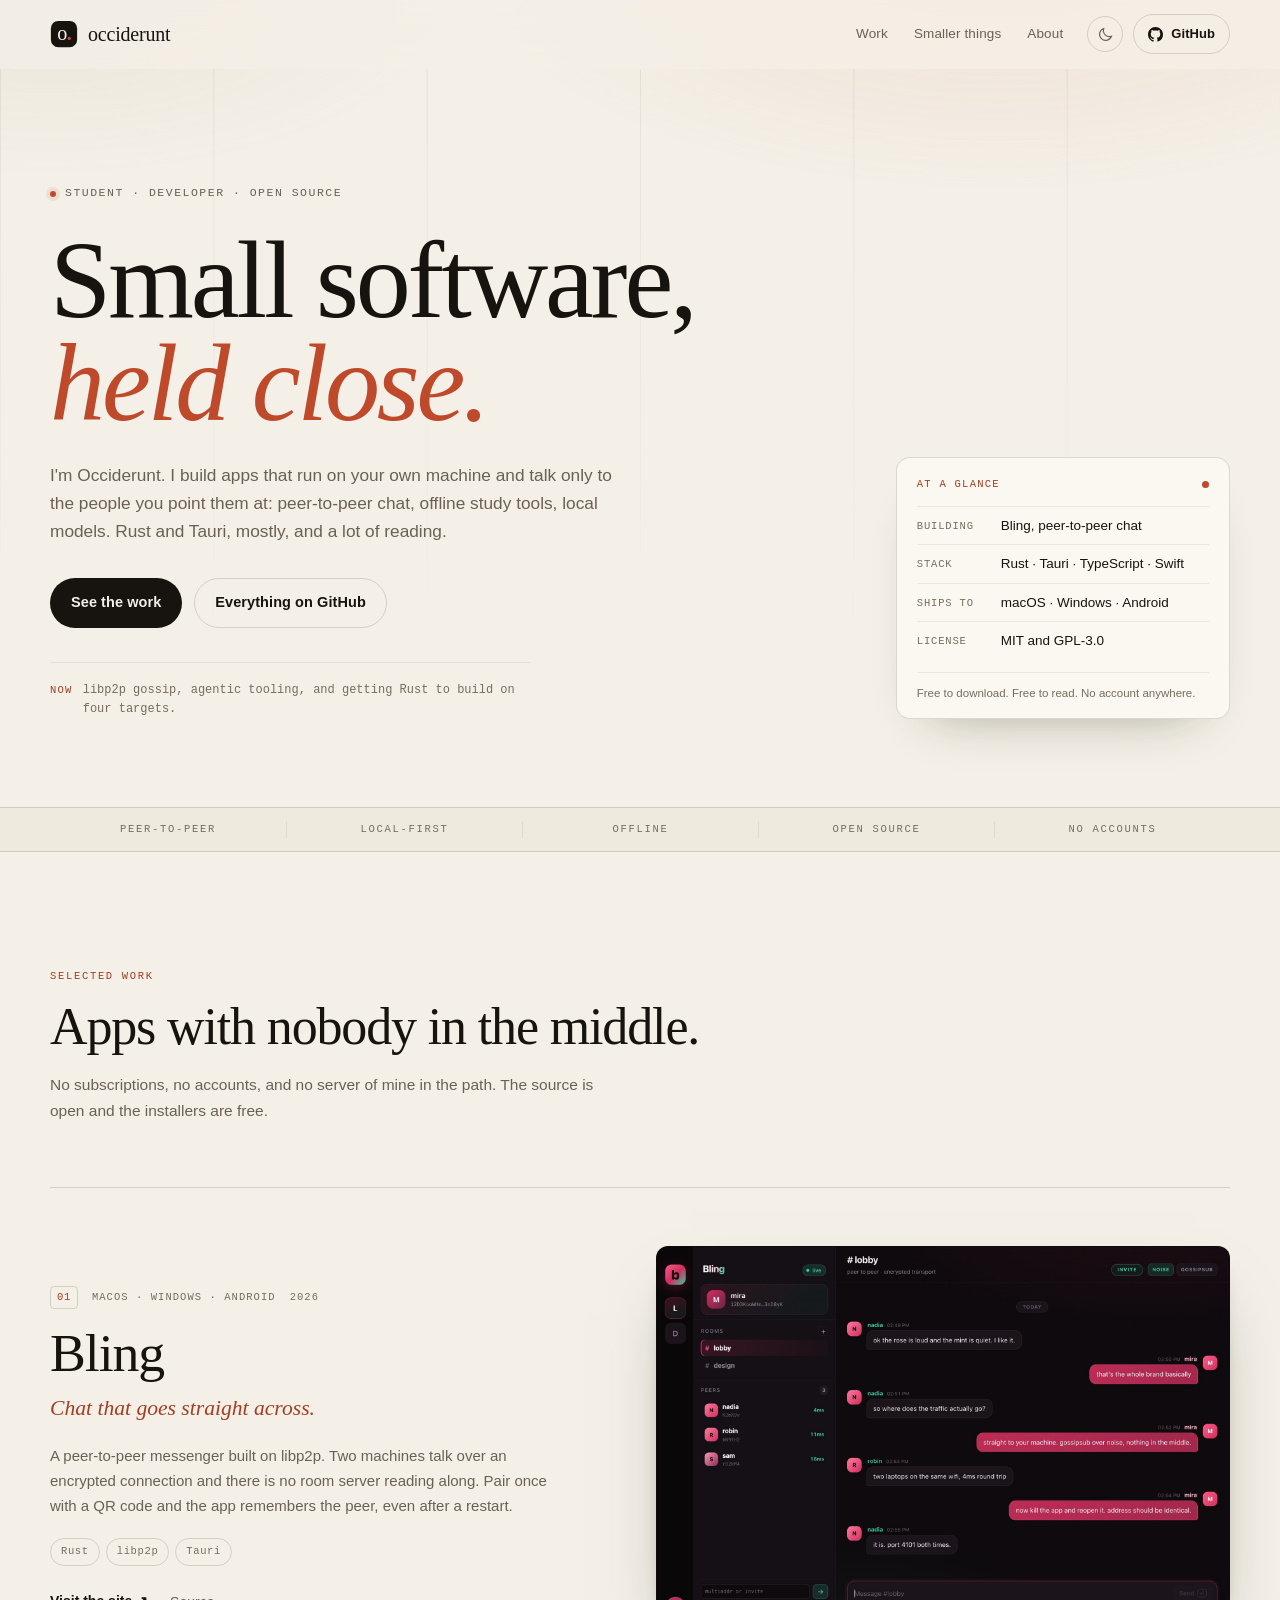
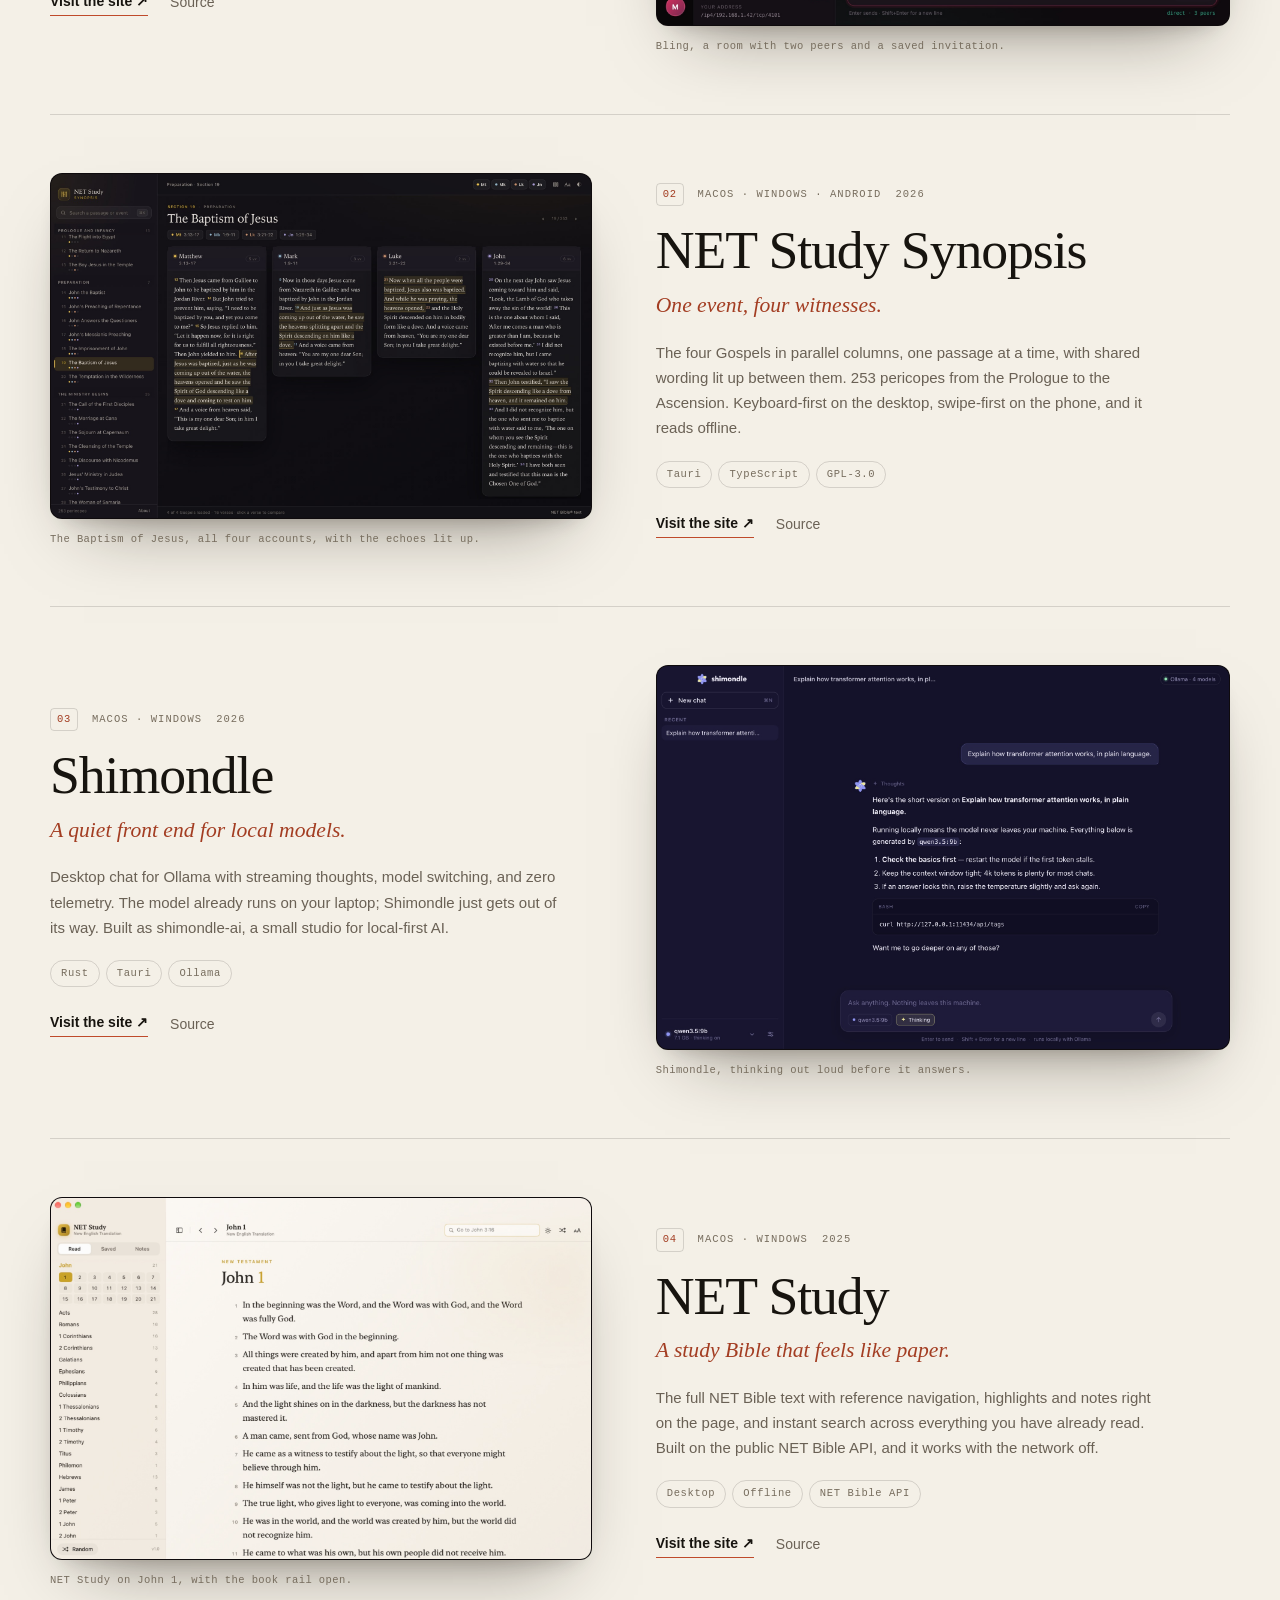
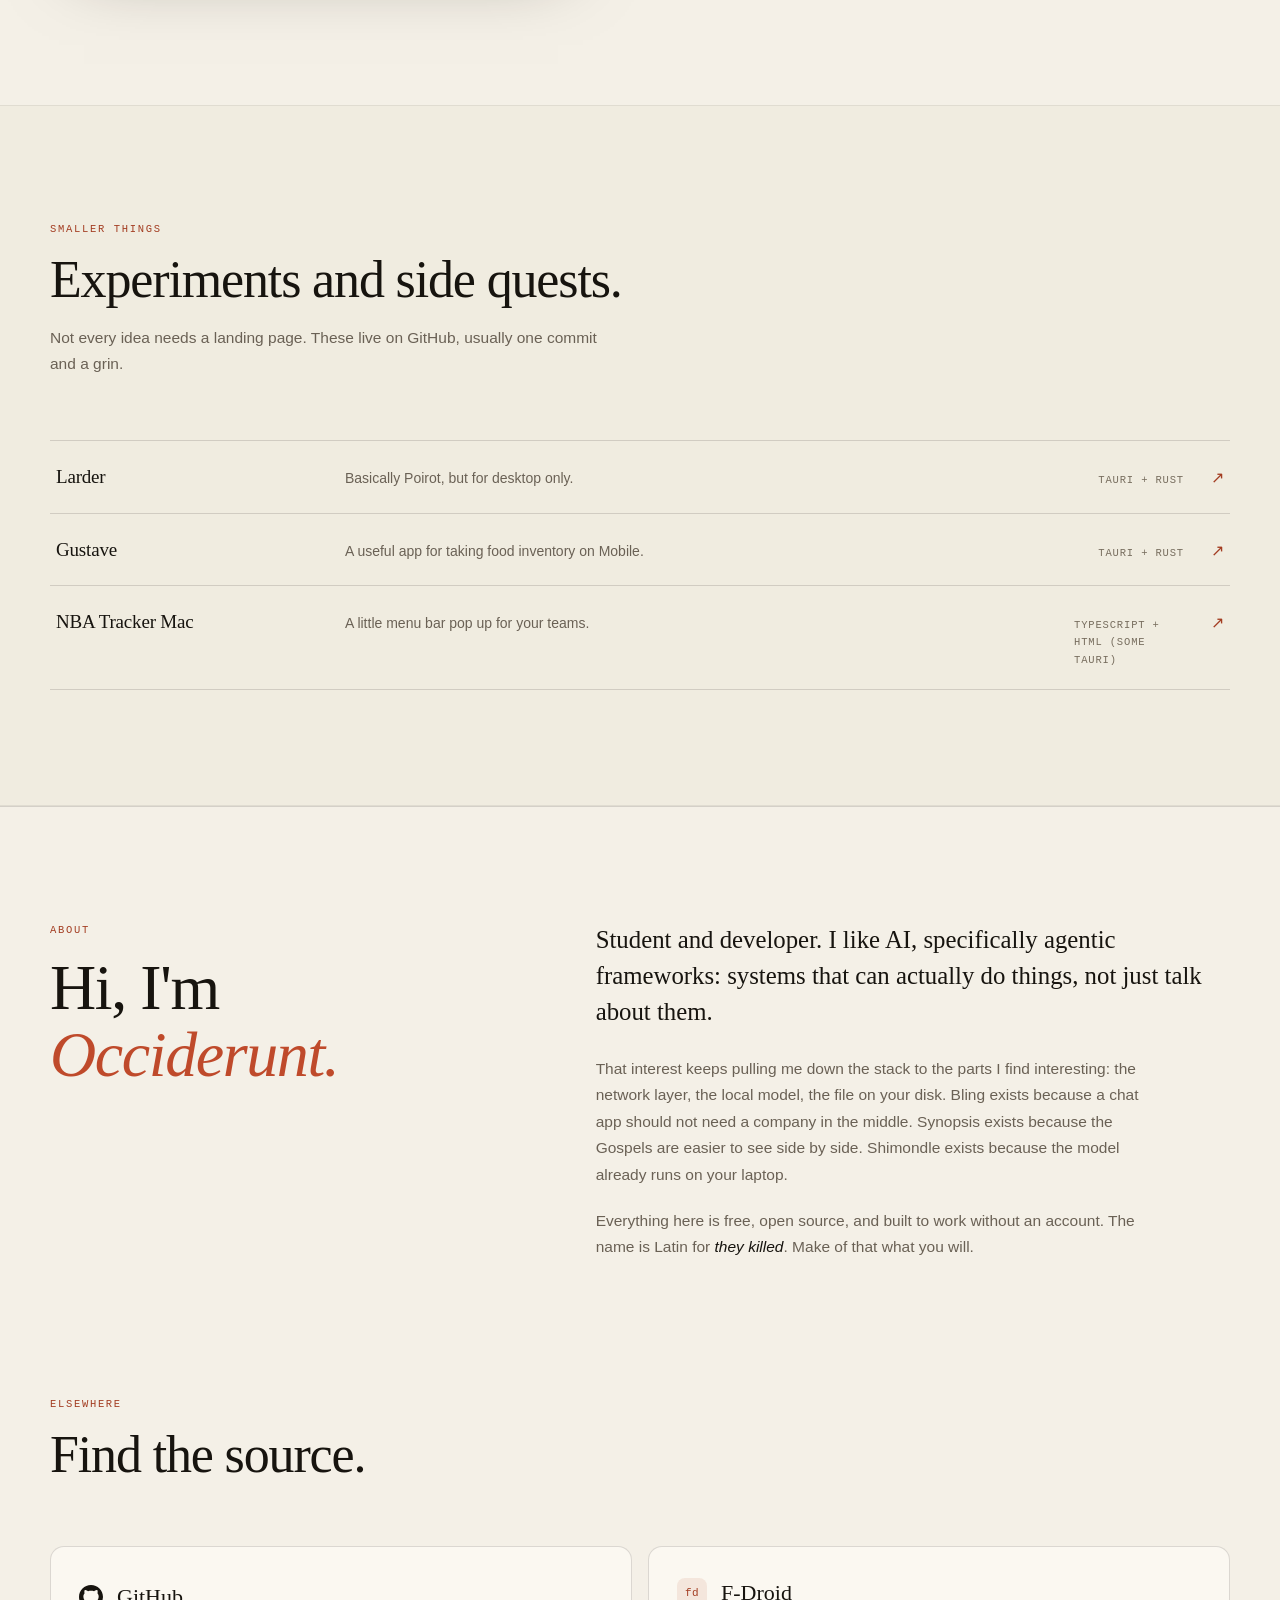
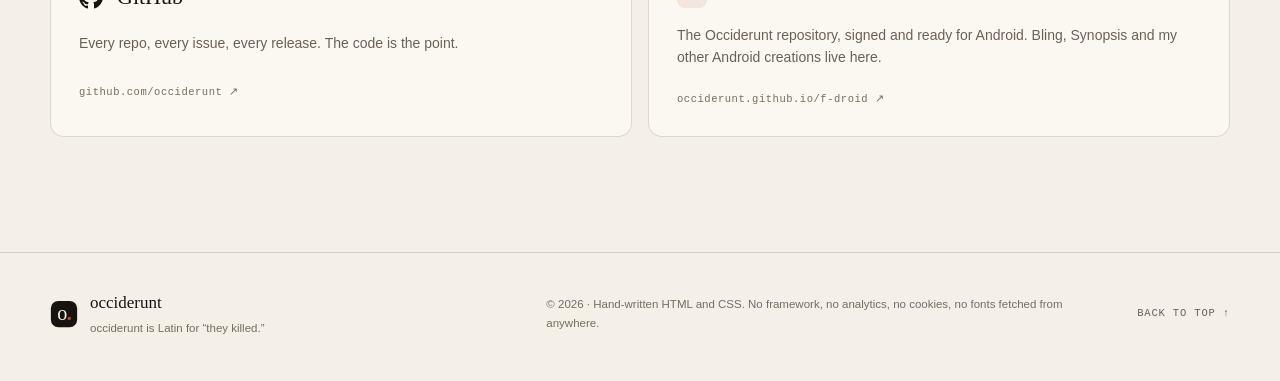
==== commit ff0f2141: "Update project link from Poirot to Gustave" ====
--- a/index.html
+++ b/index.html
@@ -214,8 +214,8 @@
           </a>
         </li>
         <li>
-          <a href="https://github.com/occiderunt/poirot" target="_blank" rel="noopener">
-            <span class="t-name">Poirot</span>
+          <a href="https://github.com/occiderunt/gustave" target="_blank" rel="noopener">
+            <span class="t-name">Gustave</span>
             <span class="t-desc">A useful app for taking food inventory on Mobile.</span>
             <span class="t-lang">Tauri + Rust</span>
             <span class="t-arrow" aria-hidden="true">↗</span>
